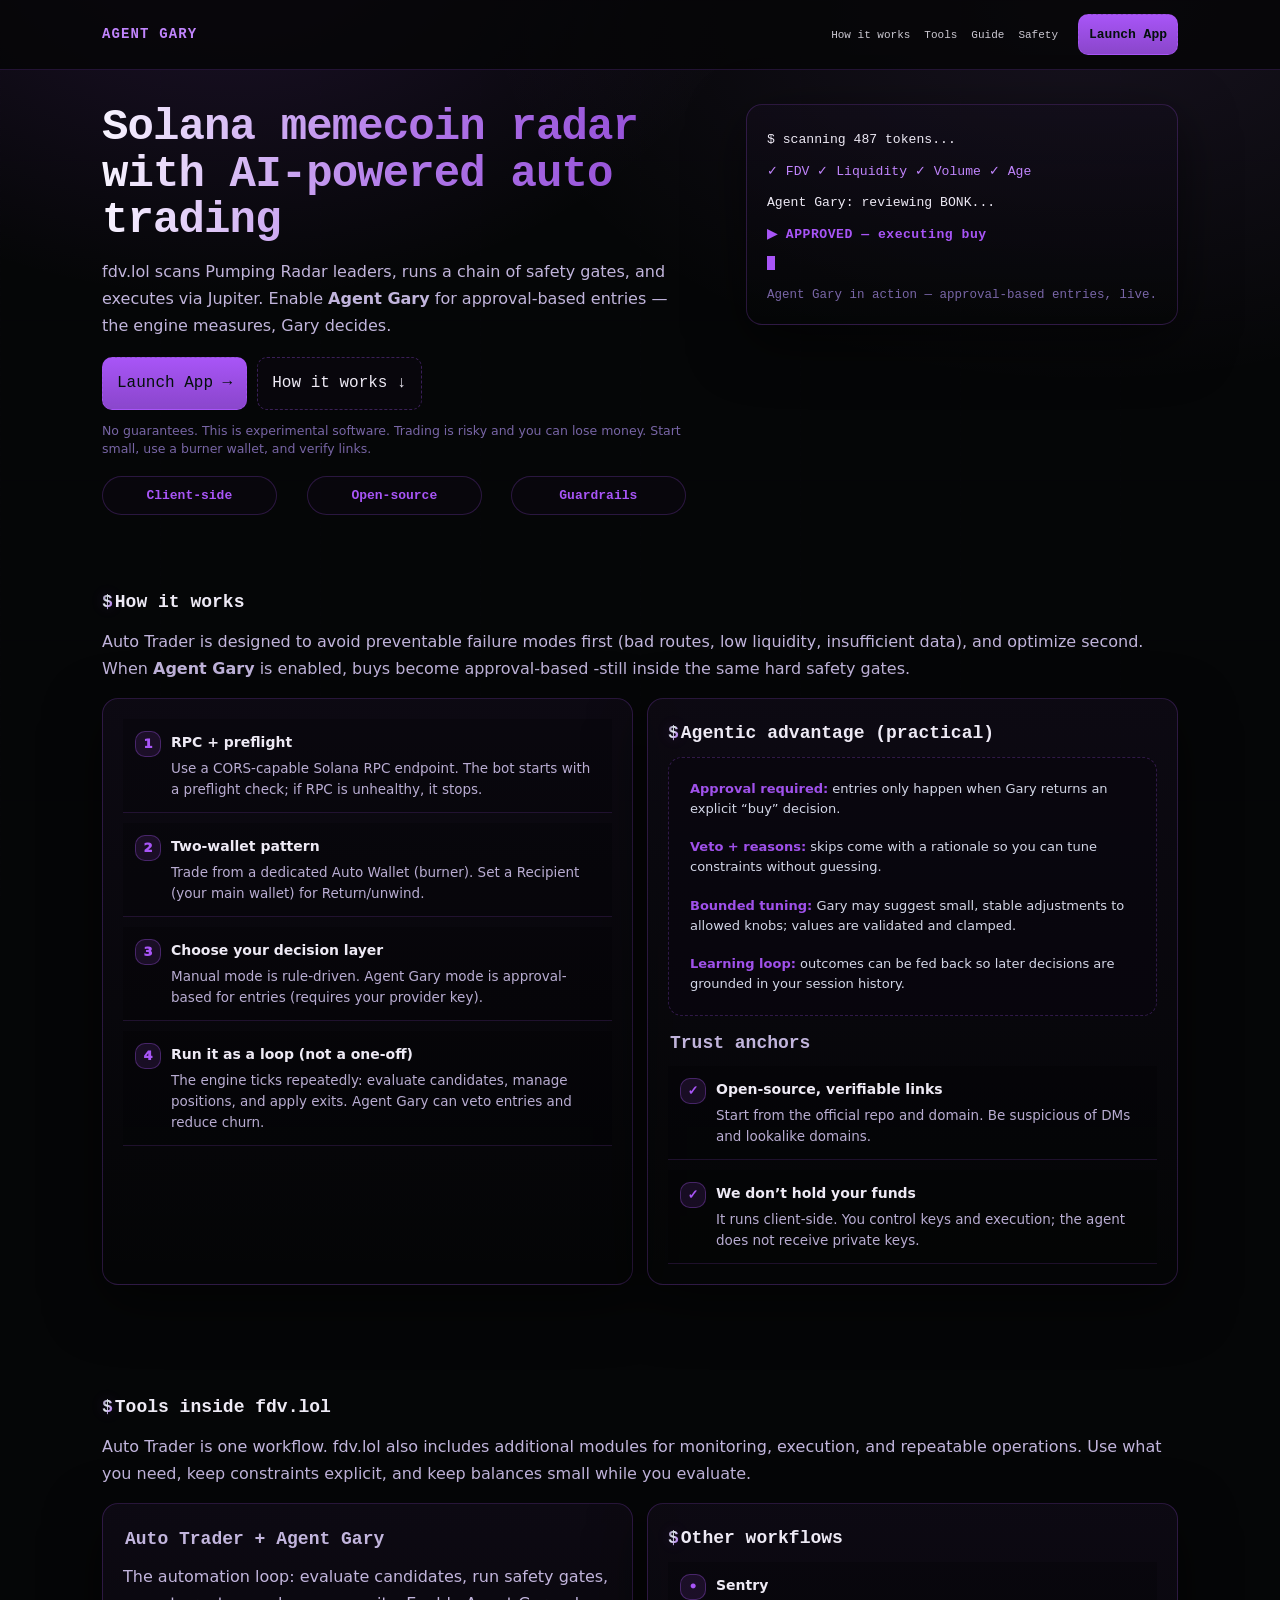
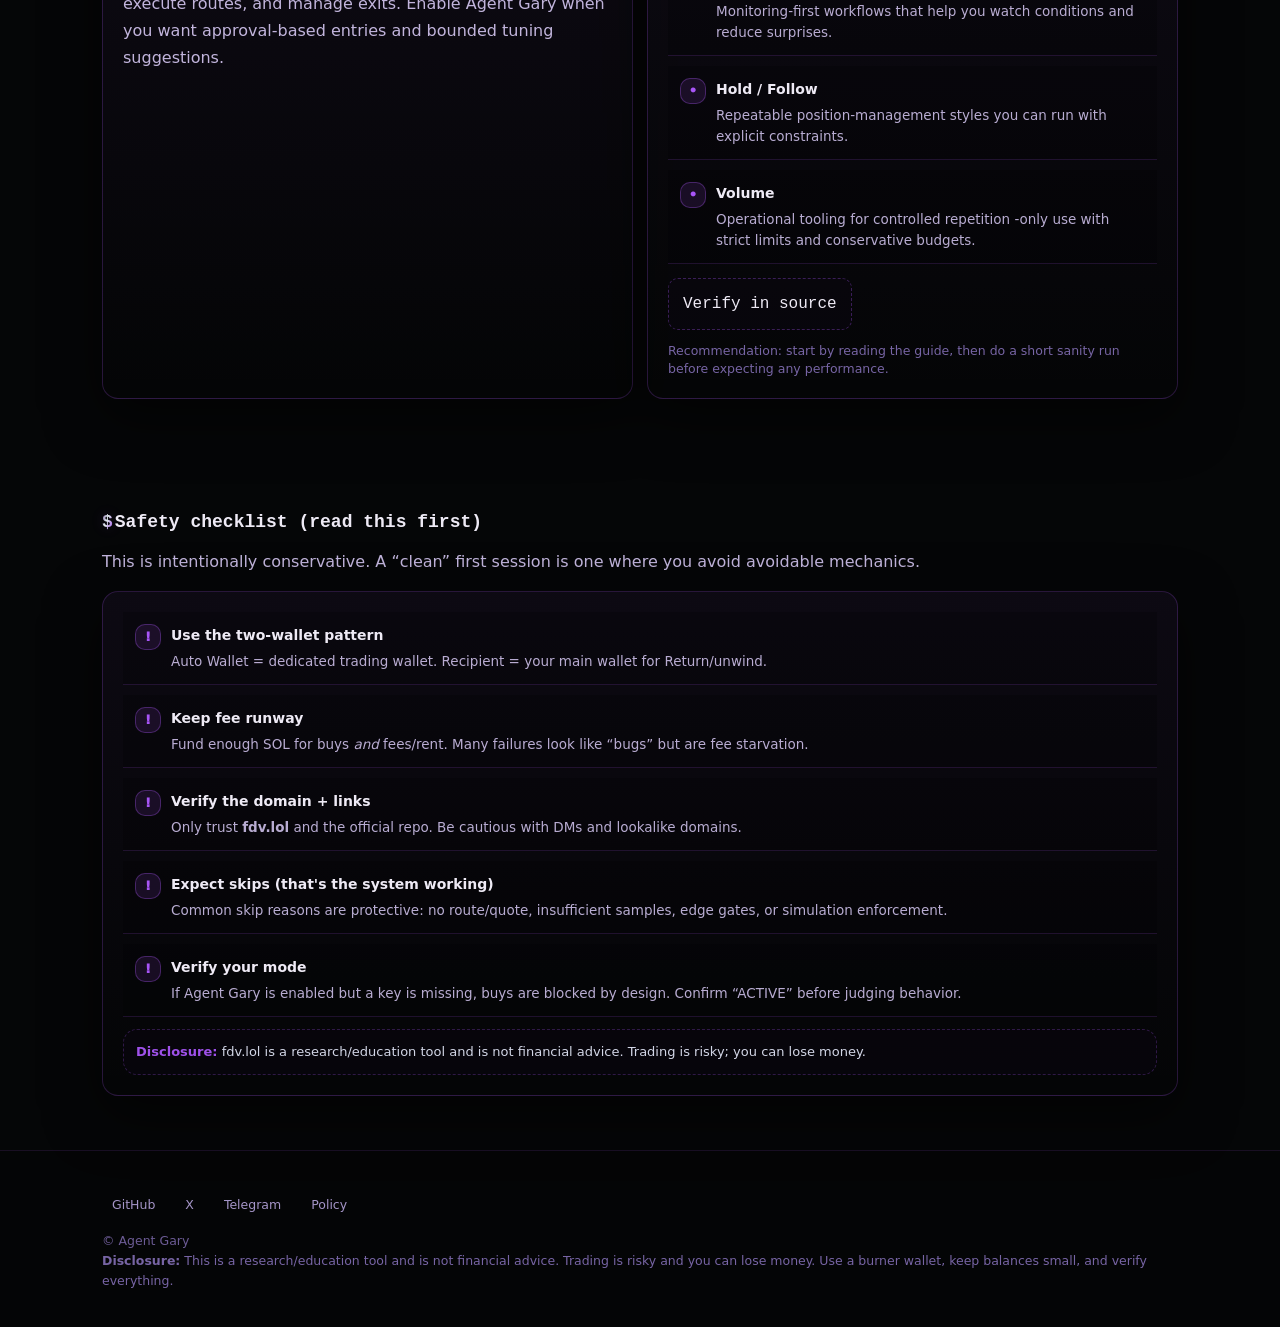
==== onboard/index.html @ 4c7527cc "feat: onboard redesign, purple theme, welcome modal, active filter glow - Onboard landing page: new " ====
<!doctype html>
<html lang="en">
	<head>
		<meta charset="UTF-8" />
		<meta name="viewport" content="width=device-width, initial-scale=1" />
		<meta name="description" content="Learn-first onboarding for fdv.lol Auto Trader + Agent Gary. Understand the safety gates, the two-wallet pattern, and get optional 1:1 setup coaching before you launch." />
		<meta name="robots" content="index,follow" />
		<link rel="icon" href="./assets/icons/icon.png" type="image/png" />
		<link rel="alternate icon" href="./assets/icons/fdv.lol.ico" />

		<meta property="og:title" content="fdv.lol - Agent Gary" />
		<meta property="og:description" content="Learn-first onboarding for Auto Trader + Agent Gary: safety gates, two-wallet setup, approval-based decisions, and optional 1:1 setup coaching." />
		<meta property="og:type" content="website" />
		<meta property="og:image" content="./assets/meta/fdv.lol.meta.png" />
		<meta property="og:image:alt" content="fdv.lol Agent Gary" />
		<meta name="twitter:card" content="summary_large_image" />
		<meta name="twitter:title" content="fdv.lol - Agent Gary" />
		<meta name="twitter:description" content="Learn-first onboarding for Auto Trader + Agent Gary: safety gates, two-wallet setup, approval-based decisions, and optional 1:1 setup coaching." />
		<meta name="twitter:image" content="./assets/meta/fdv.lol.meta.png" />
		<meta name="theme-color" content="#050607" />
		<title>fdv.lol - Agent Gary</title>
		<script>
			document.documentElement.classList.add('js');
		</script>
		<link rel="stylesheet" href="./assets/styles/onboard.css" />
	</head>

	<body>
		<div class="topbar">
			<div class="wrap">
				<div class="topbar-inner">
					<a class="topbar-logo" href="#top">Agent Gary</a>
					<nav class="nav" aria-label="Primary">
						<a href="#how">How it works</a>
						<a href="#tools">Tools</a>
						<a href="https://github.com/builders-toronto/fdv.lol/blob/main/src/vista/widgets/auto/docs/guide.md" target="_blank" rel="noreferrer">Guide</a>
						<a href="#safety">Safety</a>
						<a class="btn small primary" href="/" style="margin-left:8px;">Launch App</a>
					</nav>
				</div>
			</div>
		</div>

		<main id="top">
			<header class="hero">
				<div class="wrap">
					<div class="hero-grid">
						<div>
							<h1>Solana memecoin radar with AI-powered auto trading</h1>
							<p class="sub">
							fdv.lol scans Pumping Radar leaders, runs a chain of safety gates,
							and executes via Jupiter. Enable <strong>Agent Gary</strong> for
							approval-based entries — the engine measures, Gary decides.
							</p>

							<div class="cta-row">
							<a class="btn primary" href="/">Launch App →</a>
								<a class="btn ghost" href="#how">How it works ↓</a>
							</div>

							<div class="fine">
								No guarantees. This is experimental software.
								Trading is risky and you can lose money. Start small, use a burner wallet, and verify links.
							</div>

							<div class="grid3" aria-label="Highlights">
								<div class="pill"><b>Client-side</b></div>
								<div class="pill"><b>Open-source</b></div>
								<div class="pill"><b>Guardrails</b></div>
							</div>
						</div>

						<aside class="card card-pad hero-demo" aria-label="Live demo" id="demo">
							<div class="anim-stage" aria-hidden="true">
								<div class="anim-line anim-step1">$ scanning 487 tokens...</div>
								<div class="anim-line anim-step2">✓ FDV  ✓ Liquidity  ✓ Volume  ✓ Age</div>
								<div class="anim-line anim-step3">Agent Gary: reviewing BONK...</div>
								<div class="anim-line anim-step4 anim-approved">▶ APPROVED — executing buy</div>
								<div class="anim-cursor"></div>
							</div>
							<p class="help" style="margin:12px 0 0;">Agent Gary in action — approval-based entries, live.</p>
						</aside>
					</div>
				</div>
			</header>

			<section id="how">
				<div class="wrap">
					<h2 class="section-title">How it works</h2>
					<p class="section-sub">
						Auto Trader is designed to avoid preventable failure modes first (bad routes, low liquidity, insufficient data),
						and optimize second.
						When <b>Agent Gary</b> is enabled, buys become approval-based -still inside the same hard safety gates.
					</p>
					<div class="two">
						<div class="card card-pad">
							<ul class="list">
								<li class="li">
									<div class="badge">1</div>
									<div>
										<h3>RPC + preflight</h3>
										<p>Use a CORS-capable Solana RPC endpoint. The bot starts with a preflight check; if RPC is unhealthy, it stops.</p>
									</div>
								</li>
								<li class="li">
									<div class="badge">2</div>
									<div>
										<h3>Two-wallet pattern</h3>
										<p>Trade from a dedicated Auto Wallet (burner). Set a Recipient (your main wallet) for Return/unwind.</p>
									</div>
								</li>
								<li class="li">
									<div class="badge">3</div>
									<div>
										<h3>Choose your decision layer</h3>
										<p>Manual mode is rule-driven. Agent Gary mode is approval-based for entries (requires your provider key).</p>
									</div>
								</li>
								<li class="li">
									<div class="badge">4</div>
									<div>
										<h3>Run it as a loop (not a one-off)</h3>
										<p>The engine ticks repeatedly: evaluate candidates, manage positions, and apply exits. Agent Gary can veto entries and reduce churn.</p>
									</div>
								</li>
							</ul>
						</div>

						<div class="card card-pad">
							<h3 class="section-title" style="margin-bottom:8px;">Agentic advantage (practical)</h3>
							<div class="notice">
								<div><b>Approval required:</b> entries only happen when Gary returns an explicit “buy” decision.</div>
								<div><b>Veto + reasons:</b> skips come with a rationale so you can tune constraints without guessing.</div>
								<div><b>Bounded tuning:</b> Gary may suggest small, stable adjustments to allowed knobs; values are validated and clamped.</div>
								<div><b>Learning loop:</b> outcomes can be fed back so later decisions are grounded in your session history.</div>
							</div>

							<div style="height:12px;"></div>

							<h3 class="section-title section-sub" style="margin-bottom:8px;">Trust anchors</h3>
							<ul class="list">
								<li class="li">
									<div class="badge">✓</div>
									<div>
										<h3>Open-source, verifiable links</h3>
										<p>Start from the official repo and domain. Be suspicious of DMs and lookalike domains.</p>
									</div>
								</li>
								<li class="li">
									<div class="badge">✓</div>
									<div>
										<h3>We don’t hold your funds</h3>
										<p>It runs client-side. You control keys and execution; the agent does not receive private keys.</p>
									</div>
								</li>
							</ul>
						</div>
					</div>
				</div>
			</section>

			<section id="tools">
				<div class="wrap">
					<h2 class="section-title">Tools inside fdv.lol</h2>
					<p class="section-sub">
						Auto Trader is one workflow. fdv.lol also includes additional modules for monitoring, execution, and repeatable operations.
						Use what you need, keep constraints explicit, and keep balances small while you evaluate.
					</p>

					<div class="two">
						<div class="card card-pad">
							<h3 class="section-title section-sub" style="margin-bottom:8px;">Auto Trader + Agent Gary</h3>
							<p class="section-sub" style="margin-bottom:0;">
								The automation loop: evaluate candidates, run safety gates, execute routes, and manage exits.
								Enable Agent Gary when you want approval-based entries and bounded tuning suggestions.
							</p>
						</div>

						<div class="card card-pad">
							<h3 class="section-title" style="margin-bottom:8px;">Other workflows</h3>
							<ul class="list">
								<li class="li">
									<div class="badge">•</div>
									<div>
										<h3>Sentry</h3>
										<p>Monitoring-first workflows that help you watch conditions and reduce surprises.</p>
									</div>
								</li>
								<li class="li">
									<div class="badge">•</div>
									<div>
										<h3>Hold / Follow</h3>
										<p>Repeatable position-management styles you can run with explicit constraints.</p>
									</div>
								</li>
								<li class="li">
									<div class="badge">•</div>
									<div>
										<h3>Volume</h3>
										<p>Operational tooling for controlled repetition -only use with strict limits and conservative budgets.</p>
									</div>
								</li>
							</ul>
							<div class="cta-row" style="margin-top:14px;">
								<a class="btn ghost" href="https://github.com/builders-toronto/fdv.lol" target="_blank" rel="noreferrer">Verify in source</a>
							</div>
							<p class="help" style="margin:12px 0 0 0;">
								Recommendation: start by reading the guide, then do a short sanity run before expecting any performance.
							</p>
						</div>
					</div>
				</div>
			</section>

			<section id="safety">
				<div class="wrap">
					<h2 class="section-title">Safety checklist (read this first)</h2>
					<p class="section-sub">
						This is intentionally conservative. A “clean” first session is one where you avoid avoidable mechanics.
					</p>

					<div class="card card-pad">
						<ul class="list">
							<li class="li">
								<div class="badge">!</div>
								<div>
									<h3>Use the two-wallet pattern</h3>
									<p>Auto Wallet = dedicated trading wallet. Recipient = your main wallet for Return/unwind.</p>
								</div>
							</li>
							<li class="li">
								<div class="badge">!</div>
								<div>
									<h3>Keep fee runway</h3>
									<p>Fund enough SOL for buys <em>and</em> fees/rent. Many failures look like “bugs” but are fee starvation.</p>
								</div>
							</li>
							<li class="li">
								<div class="badge">!</div>
								<div>
									<h3>Verify the domain + links</h3>
									<p>Only trust <strong>fdv.lol</strong> and the official repo. Be cautious with DMs and lookalike domains.</p>
								</div>
							</li>
							<li class="li">
								<div class="badge">!</div>
								<div>
									<h3>Expect skips (that's the system working)</h3>
									<p>Common skip reasons are protective: no route/quote, insufficient samples, edge gates, or simulation enforcement.</p>
								</div>
							</li>
							<li class="li">
								<div class="badge">!</div>
								<div>
									<h3>Verify your mode</h3>
									<p>If Agent Gary is enabled but a key is missing, buys are blocked by design. Confirm “ACTIVE” before judging behavior.</p>
								</div>
							</li>
						</ul>

						<div style="height:12px;"></div>

						<div class="notice">
							<b>Disclosure:</b> fdv.lol is a research/education tool and is not financial advice. Trading is risky; you can lose money.
						</div>
					</div>
				</div>
			</section>


		</main>

		<footer>

				<div class="wrap">

					<div class="footer-links">
						<a href="https://github.com/builders-toronto/fdv.lol" target="_blank" rel="noreferrer">GitHub</a>
						<a href="https://x.com/fdvlol" target="_blank" rel="noreferrer">X</a>
						<a href="https://t.me/fdvlolgroup" target="_blank" rel="noreferrer">Telegram</a>
							<a href="./policy.html">Policy</a>
					</div>
					<div style="margin-top:10px; opacity:.9;">© Agent Gary</div>
			<div>
						<strong>Disclosure:</strong> This is a research/education tool and is not financial advice.
						Trading is risky and you can lose money. Use a burner wallet, keep balances small, and verify everything.
					</div>
				</div>
		</footer>
		<script>
			(function () {
				if (window.matchMedia && window.matchMedia('(prefers-reduced-motion: reduce)').matches) return;

				var els = [];
				function pushAll(sel) {
					var list = document.querySelectorAll(sel);
					for (var i = 0; i < list.length; i++) els.push(list[i]);
				}

				pushAll('header.hero');
				pushAll('section');
				pushAll('footer');
				pushAll('.card');
				pushAll('.li');
				pushAll('details');
				pushAll('.pill');
				pushAll('.notice');

				// Unique elements only
				var uniq = [];
				for (var e = 0; e < els.length; e++) {
					if (els[e] && uniq.indexOf(els[e]) === -1) uniq.push(els[e]);
				}

				for (var j = 0; j < uniq.length; j++) {
					uniq[j].classList.add('reveal');
					if (uniq[j].tagName === 'HEADER') uniq[j].classList.add('reveal--slow');
				}

				// Stagger list items
				var lists = document.querySelectorAll('ul.list');
				for (var li = 0; li < lists.length; li++) {
					var items = lists[li].children;
					for (var k = 0; k < items.length; k++) {
						if (items[k] && items[k].classList && items[k].classList.contains('li')) {
							items[k].style.setProperty('--reveal-delay', String(Math.min(k * 70, 350)) + 'ms');
							items[k].classList.add('reveal--fast');
						}
					}
				}

				if (!('IntersectionObserver' in window)) {
					for (var t = 0; t < uniq.length; t++) uniq[t].classList.add('is-visible');
					return;
				}

				var io = new IntersectionObserver(function (entries) {
					for (var i = 0; i < entries.length; i++) {
						var entry = entries[i];
						if (entry.isIntersecting) {
							entry.target.classList.add('is-visible');
							io.unobserve(entry.target);
						}
					}
				}, { threshold: 0.12, rootMargin: '0px 0px -10% 0px' });

				for (var u = 0; u < uniq.length; u++) io.observe(uniq[u]);
			})();
		</script>
	</body>
</html>
---- onboard/assets/styles/onboard.css ----
@charset "UTF-8";
html { scroll-behavior: smooth; }
html.js .reveal {
    opacity: 0;
    transform: translateY(14px);
    filter: blur(6px);
    transition:
        opacity .70s ease,
        transform .70s cubic-bezier(.22, 1, .36, 1),
        filter .70s ease;
    transition-delay: var(--reveal-delay, 0ms);
    will-change: opacity, transform, filter;
}
html.js .reveal.is-visible {
    opacity: 1;
    transform: none;
    filter: none;
}
html.js .reveal.reveal--fast {
    transition-duration: .48s;
}
html.js .reveal.reveal--slow {
    transition-duration: .90s;
}

:root {
    --bg: #050607;
    --panel: #0a070f;
    --panel2: #0d0714;
    --border: rgba(168, 85, 247, .22);
    --dash: rgba(168, 85, 247, .35);
    --text: rgba(248, 244, 255, .96);
    --muted: rgba(225, 210, 255, .86);
    --muted2: rgba(200, 180, 255, .78);
    --muted3: rgba(185, 155, 255, .64);
    --brand: #a855f7;
    --brand2: #c084fc;
    --good: #a855f7;
    --warn: #ffd36a;
    --radius: 16px;
    --shadow: 0 18px 55px rgba(0,0,0,.55);
    --sans: ui-sans-serif, system-ui, -apple-system, "Segoe UI", Roboto, Helvetica, Arial, "Apple Color Emoji", "Segoe UI Emoji";
    --mono: ui-monospace, SFMono-Regular, Menlo, Consolas, "Liberation Mono", monospace;
    --page-pad: clamp(12px, 4vw, 22px);
    --section-pad: clamp(28px, 6vw, 54px);
    --card-pad: clamp(16px, 3.2vw, 20px);
}

* { box-sizing: border-box; }
html, body { height: 100%; }
html { background: var(--bg); }
body {
    margin: 0;
    position: relative;
    font-family: var(--sans);
    font-size: 16px;
    line-height: 1.65;
    color: var(--text);
    text-rendering: optimizeLegibility;
    -webkit-font-smoothing: antialiased;
    -moz-osx-font-smoothing: grayscale;
    background:
        radial-gradient(900px 650px at 18% -10%, rgba(168,85,247,.16), rgba(5,6,7,0) 60%),
        radial-gradient(1100px 700px at 85% 0%, rgba(192,132,252,.10), rgba(5,6,7,0) 55%),
        var(--bg);
}

/* Subtle overlay pattern (fixed) to avoid visible tiling seams while scrolling */
body::before {
    content: "";
    position: fixed;
    inset: 0;
    pointer-events: none;
    z-index: 0;
    background-image:
        linear-gradient(rgba(168,85,247,.040) 1px, transparent 1px),
        linear-gradient(90deg, rgba(168,85,247,.032) 1px, transparent 1px),
        linear-gradient(0deg, rgba(255,255,255,.030), rgba(0,0,0,0));
    background-size: 160px 160px, 160px 160px, 100% 8px;
    opacity: .20;
}

/* Ensure content is above the overlay */
.topbar, main, footer { position: relative; z-index: 1; }

::selection { background: rgba(168,85,247,.22); }

a { color: inherit; text-decoration: none; }
a:focus-visible { outline: none; box-shadow: 0 0 0 4px rgba(168,85,247,.14); border-radius: 10px; }
.wrap { max-width: 1120px; margin: 0 auto; padding: 0 var(--page-pad); }
.topbar {
    position: sticky;
    top: 0;
    z-index: 20;
    background: rgba(5,6,7,.82);
    border-bottom: 1px solid rgba(168,85,247,.18);
}
.topbar-inner {
    display: flex;
    align-items: center;
    justify-content: space-between;
    padding: 14px 0;
    gap: 12px;
}

@media(max-width: 480px) {
    .topbar-inner {
        flex-direction: column;
        align-items: flex-start;
    }
}
.logo {
    display: flex;
    align-items: baseline;
    gap: 10px;
    font-weight: 850;
    letter-spacing: .12em;
    color: var(--brand2);
    text-transform: uppercase;
    font-size: 13px;
    font-family: var(--mono);
}
.logo span {
    letter-spacing: normal;
    text-transform: none;
    font-weight: 800;
    font-family: var(--mono);
    color: rgba(248,244,255,.92);
}
.topbar-logo {
    font-family: var(--mono);
    font-weight: 900;
    font-size: 14px;
    letter-spacing: .08em;
    color: var(--brand2);
    text-transform: uppercase;
    white-space: nowrap;
    margin-right: auto;
}
.topbar-logo:hover { color: var(--brand); }

.nav {
    display: flex;
    align-items: center;
    gap: 10px;
    flex-wrap: wrap;
    justify-content: flex-end;
}
.nav a {
    font-size: 11px;
    color: rgba(248,244,255,.82);
        padding: 6px 2px;
    font-family: var(--mono);
}
.nav a:hover { background: rgba(10,7,15,.75); }

.btn {
    display: inline-flex;
    align-items: center;
    justify-content: center;
    gap: 10px;
    padding: 12px 14px;
    border-radius: 10px;
    border: 1px dashed rgba(168,85,247,.32);
    background: rgba(5,6,7,.35);
    transition: transform .12s ease, background .12s ease, border-color .12s ease, box-shadow .12s ease;
    white-space: nowrap;
    font-family: var(--mono);
}
.btn:hover { transform: translateY(-1px); border-color: rgba(168,85,247,.55); box-shadow: 0 10px 30px rgba(168,85,247,.08); }
.btn.primary {
    background: linear-gradient(180deg, rgba(168,85,247,1), rgba(168,85,247,.82));
    color: #03100b;
    border-color: rgba(168,85,247,.85);
}
.btn.primary:hover { background: rgba(168,85,247,1); }
.btn.ghost { background: rgba(10,7,15,.75); color: var(--text); }
.btn.small { padding: 9px 10px; font-weight: 750; font-size: 13px; }

.hero { padding: clamp(18px, 4vw, 34px) 0 clamp(10px, 2.5vw, 18px); }
.hero-grid {
    display: flex;
    gap: clamp(18px, 5vw, 60px);
    align-items: flex-start;
    flex-wrap: nowrap;
}
.hero-grid > div {
    flex: 1 1 0;
    min-width: 0;
}
.hero-grid > aside {
    /* flex: 1.25 1 0; */
    min-width: 0;
}
.kicker {
    display: inline-flex;
    align-items: center;
    gap: 10px;
    padding: 13px 25px;
    border-radius: 999px;
    background: rgba(10,7,15,.78);
    border: 1px solid rgba(168,85,247,.22);
    color: var(--muted);
    font-size: 16px;
    margin-bottom: 14px;
    font-family: var(--mono);
}
.dot {
    width: 8px;
    height: 8px;
    border-radius: 999px;
    background: rgba(168,85,247,.95);
    box-shadow: 0 0 0 6px rgba(168,85,247,.10);
}
h1 {
    margin: 0;
    font-size: clamp(30px, 3.5vw, 44px);
    line-height: 1.06;
    letter-spacing: -0.02em;
    font-family: var(--mono);
    font-weight: 900;
    text-transform: none;
    background: linear-gradient(90deg, rgba(248,244,255,1), rgba(192,132,252,.92), rgba(168,85,247,.86));
    -webkit-background-clip: text;
    background-clip: text;
    color: transparent;
}
.sub {
    margin-top: 14px;
    font-size: 16px;
    line-height: 1.7;
    color: var(--muted);
    max-width: 56ch;
}
.cta-row {
    display: flex;
    gap: 10px;
    flex-wrap: wrap;
    margin-top: 18px;
    align-items: center;
}
.fine {
    margin-top: 12px;
    font-size: 12.5px;
    color: var(--muted3);
    line-height: 1.45;
}

.card {
    background:
        linear-gradient(180deg, rgba(168,85,247,.05), rgba(0,0,0,0)),
        rgba(5,6,7,.55);
    border: 1px solid rgba(168,85,247,.22);
    border-radius: var(--radius);
    box-shadow: var(--shadow);
}
.card-pad { padding: var(--card-pad); }

/* Hero demo animation */
.hero-demo { font-family: 'Courier New', monospace; min-height: 160px; position: relative; }
.anim-stage { display: flex; flex-direction: column; gap: 10px; padding: 4px 0; }
.anim-line {
    font-size: 0.82rem;
    opacity: 0;
    transform: translateY(4px);
    animation: animFadeIn .4s ease forwards;
    color: var(--text);
}
.anim-step1 { animation-delay: 0.2s; }
.anim-step2 { animation-delay: 1.2s; color: var(--brand2); }
.anim-step3 { animation-delay: 2.4s; }
.anim-approved {
    animation-delay: 3.6s;
    color: var(--brand);
    font-weight: 700;
    letter-spacing: .5px;
}
.anim-cursor {
    width: 8px; height: 14px;
    background: var(--brand);
    display: inline-block;
    animation: animBlink .8s step-end infinite, animFadeIn .2s ease forwards;
    animation-delay: 0s, 3.9s;
    opacity: 0;
}

@keyframes animFadeIn {
    to { opacity: 1; transform: translateY(0); }
}
@keyframes animBlink {
    50% { opacity: 0; }
}

/* Loop the whole stage */
.anim-stage {
    animation: animLoop 6s ease-in-out infinite;
}
@keyframes animLoop {
    0%, 85% { opacity: 1; }
    92% { opacity: 0; }
    93% { opacity: 0; }
    100% { opacity: 1; }
}

@media (prefers-reduced-motion: reduce) {
    .anim-line, .anim-cursor, .anim-stage { animation: none; opacity: 1; transform: none; }
}

.card-spec {
    border: none;
    background: transparent;
    border-radius: 14px;
    padding: clamp(18px, 4vw, 34px);
    color: var(--muted2);
    font-size: 13.25px;
    line-height: 1.55;

}

.card-spec .cta-row {
    display: flex;
    gap: 10px;
    flex-wrap: wrap;
    margin-top: 18px;
    align-items: center;
    flex-direction: row;
    justify-content: flex-end;
}

.card-spec .btn {
    margin: 10px;
}

/* Terminal window chrome */
.termwin {
    position: relative;
    overflow: hidden;
    margin: 5px;
}

.termwin::before {
    content: "";
    position: absolute;
    left: 0;
    right: 0;
    top: 0;
    height: 34px;
    background: rgba(5,6,7,.75);
    border-bottom: 1px solid rgba(168,85,247,.18);
}
.termwin::after {
    content: "";
    position: absolute;
    left: 12px;
    top: 11px;
    width: 48px;
    height: 12px;
    background:
        radial-gradient(circle at 6px 6px, rgba(255,95,86,.95) 0 4px, transparent 5px),
        radial-gradient(circle at 24px 6px, rgba(255,189,46,.92) 0 4px, transparent 5px),
        radial-gradient(circle at 42px 6px, rgba(39,201,63,.82) 0 4px, transparent 5px);
}
.termwin.card-pad {
    padding: 52px 18px 18px;
}

.video {
    background: transparent;
    border: none;
    overflow: hidden;
}
.video-header {
display: flex;
justify-content: space-between;
align-items: flex-start;
gap: 12px;
flex-wrap: wrap;
margin-bottom: 14px;
flex-direction: column;
}
.video-title {
    width: 100%;
    font-weight: 850;
    font-size: 14px;
    letter-spacing: .02em;
    font-family: var(--mono);
}
.video-frame {
    border-radius: 14px;
    border: 1px solid rgba(168,85,247,.20);
    overflow: hidden;
    background: rgba(5,6,7,.65);
    aspect-ratio: 16 / 9;
}
.video-frame iframe {
    width: 100%;
    height: 100%;
    display: block;
    border: 0;
}
video {
    width: 100%;
    height: 100%;
    display: block;
    object-fit: cover;
    background: #000;
}

.grid3 {
    display: grid;
    grid-template-columns: repeat(3, 1fr);
    gap: 30px;
    margin-top: 18px;
}
.pill {
    display: inline-flex;
    align-items: center;
    justify-content: center;
    gap: 8px;
    padding: 8px 10px;
    border-radius: 999px;
    background: rgba(10,7,15,.75);
    border: 1px solid rgba(168,85,247,.22);
    color: rgba(248,244,255,.85);
    font-size: 13px;
    font-weight: 700;
    font-family: var(--mono);
}
.pill b { color: var(--brand); font-weight: 900; }

section { padding: var(--section-pad) 0; }
.section-title {
    margin: 0 0 10px 0;
    font-size: 18px;
    font-weight: 850;
    font-family: var(--mono);
}
.section-title::before {
    content: "$ ";
    display: inline-block;
    padding-right: 2px;
    background: linear-gradient(
        110deg,
        rgba(168, 85, 247, .55) 0%,
        rgba(240, 255, 249, .95) 22%,
        rgba(168, 85, 247, .95) 44%,
        rgba(168, 85, 247, .55) 70%,
        rgba(168, 85, 247, .75) 100%
    );
    background-size: 240% 100%;
    background-position: 0% 50%;
    -webkit-background-clip: text;
    background-clip: text;
    color: transparent;
    text-shadow: 0 0 14px rgba(168, 85, 247, .18);
}

@keyframes shimmerDollar {
    0%   { background-position: 0% 50%; filter: brightness(1); }
    60%  { background-position: 100% 50%; filter: brightness(1.05); }
    100% { background-position: 180% 50%; filter: brightness(1); }
}

@media (prefers-reduced-motion: no-preference) {
    .section-title::before {
        animation: shimmerDollar 2.2s ease-in-out infinite;
    }
}

.section-sub::before {
    content: "";
}

.section-sub {
    margin: 0 0 16px 0;
    color: var(--muted);
    line-height: 1.7;
}
.list {
    display: grid;
    gap: 10px;
    margin: 0;
    padding: 0;
    list-style: none;
}
.li {
    display: flex;
    gap: 10px;
    align-items: flex-start;
    padding: 12px;
    /* border-radius: 14px; */
    border-bottom: 1px solid rgba(168,85,247,.16);
    background: rgba(5,6,7,.26);
}
.badge {
    width: 26px;
    height: 26px;
    border-radius: 10px;
    display: grid;
    place-items: center;
    font-weight: 950;
    font-size: 13px;
    background: rgba(168,85,247,.12);
    border: 1px solid rgba(168,85,247,.32);
    color: rgba(168,85,247,1);
    flex: 0 0 auto;
}
.li h3 {
    margin: 0;
    font-size: 14px;
    font-weight: 850;
}
.li p {
    margin: 4px 0 0 0;
    font-size: 13.5px;
    line-height: 1.55;
    color: rgba(225,210,255,.82);
}

.two {
    display: flex;
    flex-wrap: wrap;
    gap: 14px;
}
.two > * {
    flex: 1 1 420px;
    min-width: 0;
}

.two details {
    margin-top: 20px;
}

@media (max-width: 800px) {
    .matrix-fdv-qa {
        flex: none;
    }
}

.form {
    display: grid;
    gap: 25px;
}
.form .field {
    display: grid;
    gap: 6px;
}
.form label {
    font-family: var(--mono);
    font-size: 12px;
    color: var(--muted3);
}
.row {
    display: grid;
    grid-template-columns: minmax(0, 1fr) auto;
    gap: 10px;
    align-items: end;
}
.row.two {
    grid-template-columns: 1fr 1fr;
}
input[type="email"] {
    width: 100%;
    padding: 12px 14px;
    border-radius: 10px;
    border: 1px solid rgba(168,85,247,.24);
    background: rgba(5,6,7,.55);
    color: var(--text);
    outline: none;
    font-weight: 650;
    font-family: var(--mono);
}
input[type="text"] {
    width: 100%;
    padding: 12px 14px;
    border-radius: 10px;
    border: 1px solid rgba(168,85,247,.24);
    background: rgba(5,6,7,.55);
    color: var(--text);
    outline: none;
    font-weight: 650;
    font-family: var(--mono);
}
input[type="text"]::placeholder { color: rgba(200,160,255,.55); }
input[type="text"]:focus { border-color: rgba(168,85,247,.55); box-shadow: 0 0 0 4px rgba(168,85,247,.12); }
input[type="email"]::placeholder { color: rgba(200,160,255,.55); }
input[type="email"]:focus { border-color: rgba(168,85,247,.55); box-shadow: 0 0 0 4px rgba(168,85,247,.12); }
.help {
    font-size: 12.5px;
    color: var(--muted3);
    line-height: 1.45;
}
.sr-only {
    position: absolute;
    width: 1px;
    height: 1px;
    padding: 0;
    margin: -1px;
    overflow: hidden;
    clip: rect(0, 0, 0, 0);
    white-space: nowrap;
    border: 0;
}
.notice {
    border: 1px dashed rgba(168,85,247,.26);
    background: rgba(10,7,15,.65);
    border-radius: 14px;
    padding: 12px;
    color: rgba(233,237,255,.9);
    font-size: 13px;
    line-height: 1.55;
}
.notice b { color: rgba(168,85,247,.95); }

.notice div {
        padding: 9px;
}

.terminal {
    margin-top: 14px;
    border-radius: 14px;
    border: 1px solid rgba(168,85,247,.22);
    background:
        linear-gradient(180deg, rgba(168,85,247,.06), rgba(0,0,0,0)),
        rgba(5,6,7,.55);
}
.terminal-centered {
    width: 100%;
    max-width: 760px;
    margin-left: auto;
    margin-right: auto;
}
.terminal .hdr {
    display: flex;
    align-items: center;
    justify-content: space-between;
    gap: 10px;
    margin-bottom: 10px;
    font-family: var(--mono);
    color: rgba(225,210,255,.86);
    font-weight: 850;
    font-size: 13px;
}
.dots {
    display: inline-flex;
    gap: 6px;
    align-items: center;
}
.dots i {
    display: inline-block;
    width: 8px;
    height: 8px;
    border-radius: 999px;
    background: rgba(200,160,255,.28);
    border: 1px solid rgba(168,85,247,.22);
}
.terminal pre {
    margin: 0;
    white-space: pre-wrap;
    word-break: break-word;
    font-family: var(--mono);
    font-size: 12.5px;
    line-height: 1.55;
    color: rgba(248,244,255,.90);
}
.terminal .prompt { color: rgba(168,85,247,.95); }

details {
    border: 1px solid rgba(168,85,247,.18);
    background: rgba(5,6,7,.35);
    border-radius: 14px;
    padding: 12px;
    transition: border-color .12s ease, box-shadow .12s ease, background .12s ease;
}
details.termwin {
    padding: 48px 12px 12px;
    border-color: rgba(168,85,247,.22);
    background:
        linear-gradient(180deg, rgba(168,85,247,.05), rgba(0,0,0,0)),
        rgba(5,6,7,.45);
}
details:hover {
    border-color: rgba(168,85,247,.28);
}
details[open] {
    border-color: rgba(168,85,247,.35);
    box-shadow: 0 12px 40px rgba(168,85,247,.06);
    background:
        linear-gradient(180deg, rgba(168,85,247,.05), rgba(0,0,0,0)),
        rgba(5,6,7,.42);
}
summary {
    cursor: pointer;
    font-weight: 900;
    font-family: var(--mono);
    color: rgba(248,244,255,.92);
    list-style: none;
    outline: none;
    line-height: 1.35;
}
summary::-webkit-details-marker { display: none; }
summary::after {
    content: "+";
    float: right;
    color: rgba(168,85,247,.85);
    font-family: var(--mono);
    font-weight: 900;
}
details[open] summary::after { content: "–"; }
summary:focus-visible {
    box-shadow: 0 0 0 4px rgba(168,85,247,.12);
    border-radius: 10px;
}
details p {
    margin: 10px 0 0 0;
    color: rgba(210,190,255,.76);
    line-height: 1.6;
    font-size: 13.5px;
}

footer {
    padding: 28px 0 36px;
    color: var(--muted3);
    font-size: 12.5px;
    line-height: 1.6;
    border-top: 1px solid rgba(168,85,247,.12);
    background: rgba(5,6,7,.22);
}
.footer-links {
    display: flex;
    flex-wrap: wrap;
    gap: 10px;
    margin-top: 10px;
}
.footer-links a {
    padding: 6px 10px;
    color: rgba(210,190,255,.78);
}
.footer-links a:hover { border-color: rgba(168,85,247,.45); }

@media (max-width: 980px) {
    .hero-grid { flex-direction: column; }
    h1 { font-size: clamp(30px, 5vw, 38px); }
}
@media (max-width: 720px) {
    .grid3 { grid-template-columns: 1fr; }
    .row { grid-template-columns: 1fr; }
    .row.two { grid-template-columns: 1fr; }
    .cta-row .btn { width: 100%; }
    .nav { width: 100%; justify-content: flex-start; }
}
@media (max-width: 520px) {
    .wrap { padding: 0 var(--page-pad); }
    .hero { padding: 16px 0 10px; }
    section { padding: clamp(24px, 7vw, 30px) 0; }
    .card-pad { padding: var(--card-pad); }
    .termwin.card-pad { padding: 48px 16px 16px; }

    /* Full-bleed demo card without killing all page padding */
    .hero-grid { gap: 16px; }
    .hero-grid > aside {
        margin-left: -12px;
        margin-right: -12px;
        border-radius: 0;
        border-left: 0;
        border-right: 0;
    }
    .hero-grid > aside.card-pad { padding-left: 12px; padding-right: 12px; }
    .hero-grid > aside .video-frame { border-radius: 0; border-left: 0; border-right: 0; }
    .video-header .btn { width: auto; }
    h1 { font-size: 32px; }
}

@media (prefers-reduced-motion: reduce) {
    html { scroll-behavior: auto; }
    * {
        transition: none !important;
        scroll-behavior: auto !important;
    }

    .section-title::before {
        animation: none !important;
        /* Fallback to a solid readable color */
        background: none !important;
        color: rgba(168,85,247,.95) !important;
        -webkit-text-fill-color: rgba(168,85,247,.95);
        text-shadow: none;
    }
}
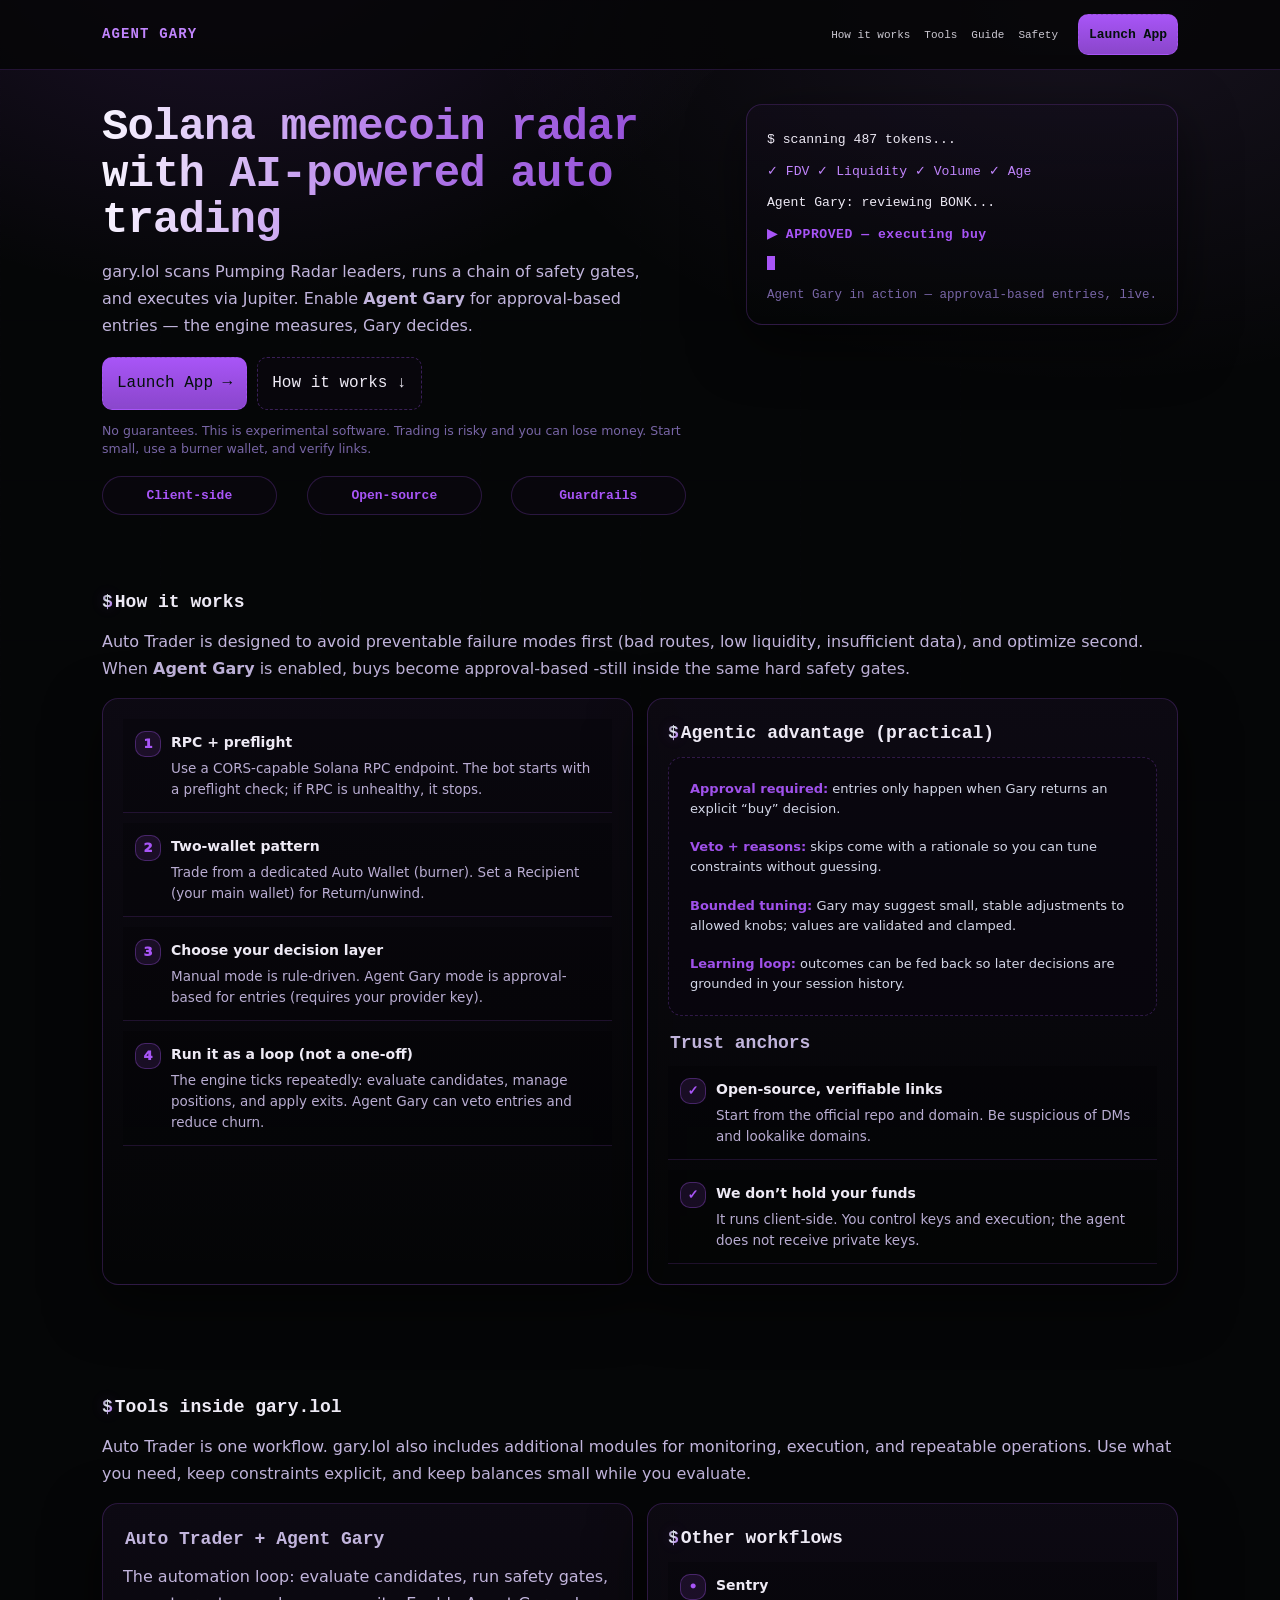
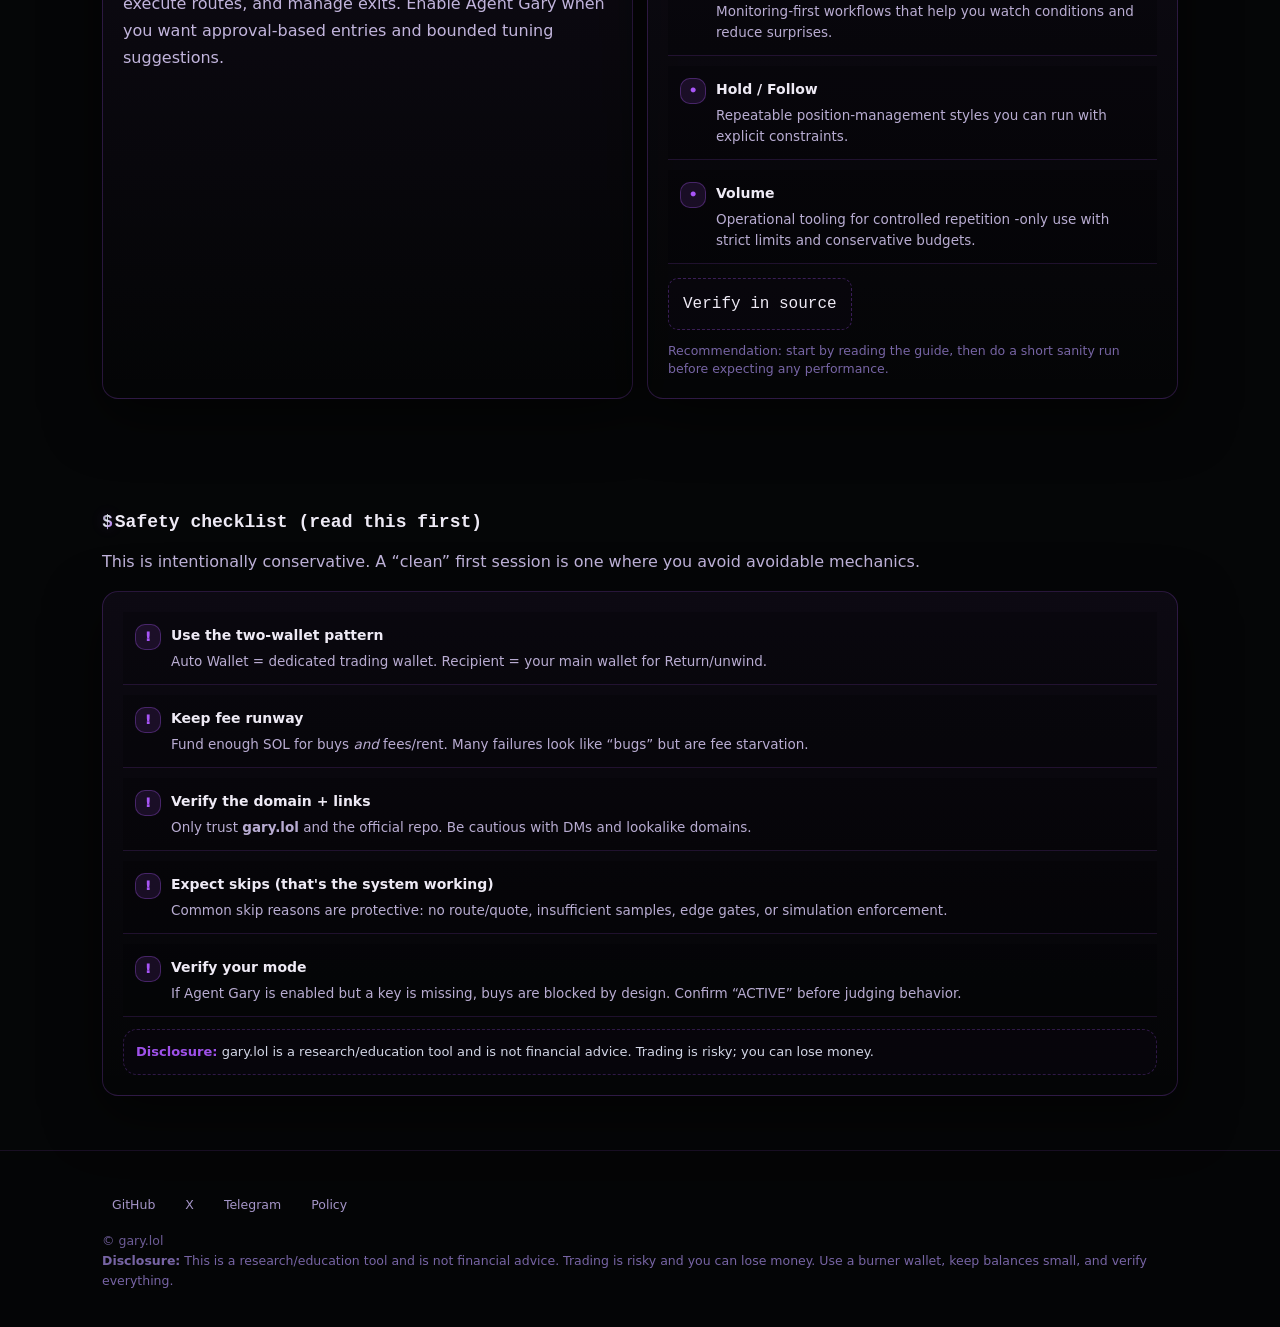
==== commit 78c37168: "chore: rebrand fdv.lol → gary.lol Co-Authored-By: Claude Sonnet 4.6 <noreply@anthropic.com>" ====
--- a/onboard/index.html
+++ b/onboard/index.html
@@ -3,22 +3,22 @@
 	<head>
 		<meta charset="UTF-8" />
 		<meta name="viewport" content="width=device-width, initial-scale=1" />
-		<meta name="description" content="Learn-first onboarding for fdv.lol Auto Trader + Agent Gary. Understand the safety gates, the two-wallet pattern, and get optional 1:1 setup coaching before you launch." />
+		<meta name="description" content="Learn-first onboarding for gary.lol Auto Trader + Agent Gary. Understand the safety gates, the two-wallet pattern, and get optional 1:1 setup coaching before you launch." />
 		<meta name="robots" content="index,follow" />
 		<link rel="icon" href="./assets/icons/icon.png" type="image/png" />
-		<link rel="alternate icon" href="./assets/icons/fdv.lol.ico" />
-
-		<meta property="og:title" content="fdv.lol - Agent Gary" />
+		<link rel="alternate icon" href="./assets/icons/gary.lol.ico" />
+
+		<meta property="og:title" content="gary.lol - Agent Gary" />
 		<meta property="og:description" content="Learn-first onboarding for Auto Trader + Agent Gary: safety gates, two-wallet setup, approval-based decisions, and optional 1:1 setup coaching." />
 		<meta property="og:type" content="website" />
-		<meta property="og:image" content="./assets/meta/fdv.lol.meta.png" />
-		<meta property="og:image:alt" content="fdv.lol Agent Gary" />
+		<meta property="og:image" content="./assets/meta/gary.lol.meta.png" />
+		<meta property="og:image:alt" content="gary.lol Agent Gary" />
 		<meta name="twitter:card" content="summary_large_image" />
-		<meta name="twitter:title" content="fdv.lol - Agent Gary" />
+		<meta name="twitter:title" content="gary.lol - Agent Gary" />
 		<meta name="twitter:description" content="Learn-first onboarding for Auto Trader + Agent Gary: safety gates, two-wallet setup, approval-based decisions, and optional 1:1 setup coaching." />
-		<meta name="twitter:image" content="./assets/meta/fdv.lol.meta.png" />
+		<meta name="twitter:image" content="./assets/meta/gary.lol.meta.png" />
 		<meta name="theme-color" content="#050607" />
-		<title>fdv.lol - Agent Gary</title>
+		<title>gary.lol - Agent Gary</title>
 		<script>
 			document.documentElement.classList.add('js');
 		</script>
@@ -48,7 +48,7 @@
 						<div>
 							<h1>Solana memecoin radar with AI-powered auto trading</h1>
 							<p class="sub">
-							fdv.lol scans Pumping Radar leaders, runs a chain of safety gates,
+							gary.lol scans Pumping Radar leaders, runs a chain of safety gates,
 							and executes via Jupiter. Enable <strong>Agent Gary</strong> for
 							approval-based entries — the engine measures, Gary decides.
 							</p>
@@ -161,9 +161,9 @@
 
 			<section id="tools">
 				<div class="wrap">
-					<h2 class="section-title">Tools inside fdv.lol</h2>
+					<h2 class="section-title">Tools inside gary.lol</h2>
 					<p class="section-sub">
-						Auto Trader is one workflow. fdv.lol also includes additional modules for monitoring, execution, and repeatable operations.
+						Auto Trader is one workflow. gary.lol also includes additional modules for monitoring, execution, and repeatable operations.
 						Use what you need, keep constraints explicit, and keep balances small while you evaluate.
 					</p>
 
@@ -239,7 +239,7 @@
 								<div class="badge">!</div>
 								<div>
 									<h3>Verify the domain + links</h3>
-									<p>Only trust <strong>fdv.lol</strong> and the official repo. Be cautious with DMs and lookalike domains.</p>
+									<p>Only trust <strong>gary.lol</strong> and the official repo. Be cautious with DMs and lookalike domains.</p>
 								</div>
 							</li>
 							<li class="li">
@@ -261,7 +261,7 @@
 						<div style="height:12px;"></div>
 
 						<div class="notice">
-							<b>Disclosure:</b> fdv.lol is a research/education tool and is not financial advice. Trading is risky; you can lose money.
+							<b>Disclosure:</b> gary.lol is a research/education tool and is not financial advice. Trading is risky; you can lose money.
 						</div>
 					</div>
 				</div>
@@ -280,7 +280,7 @@
 						<a href="https://t.me/fdvlolgroup" target="_blank" rel="noreferrer">Telegram</a>
 							<a href="./policy.html">Policy</a>
 					</div>
-					<div style="margin-top:10px; opacity:.9;">© Agent Gary</div>
+					<div style="margin-top:10px; opacity:.9;">© gary.lol</div>
 			<div>
 						<strong>Disclosure:</strong> This is a research/education tool and is not financial advice.
 						Trading is risky and you can lose money. Use a burner wallet, keep balances small, and verify everything.
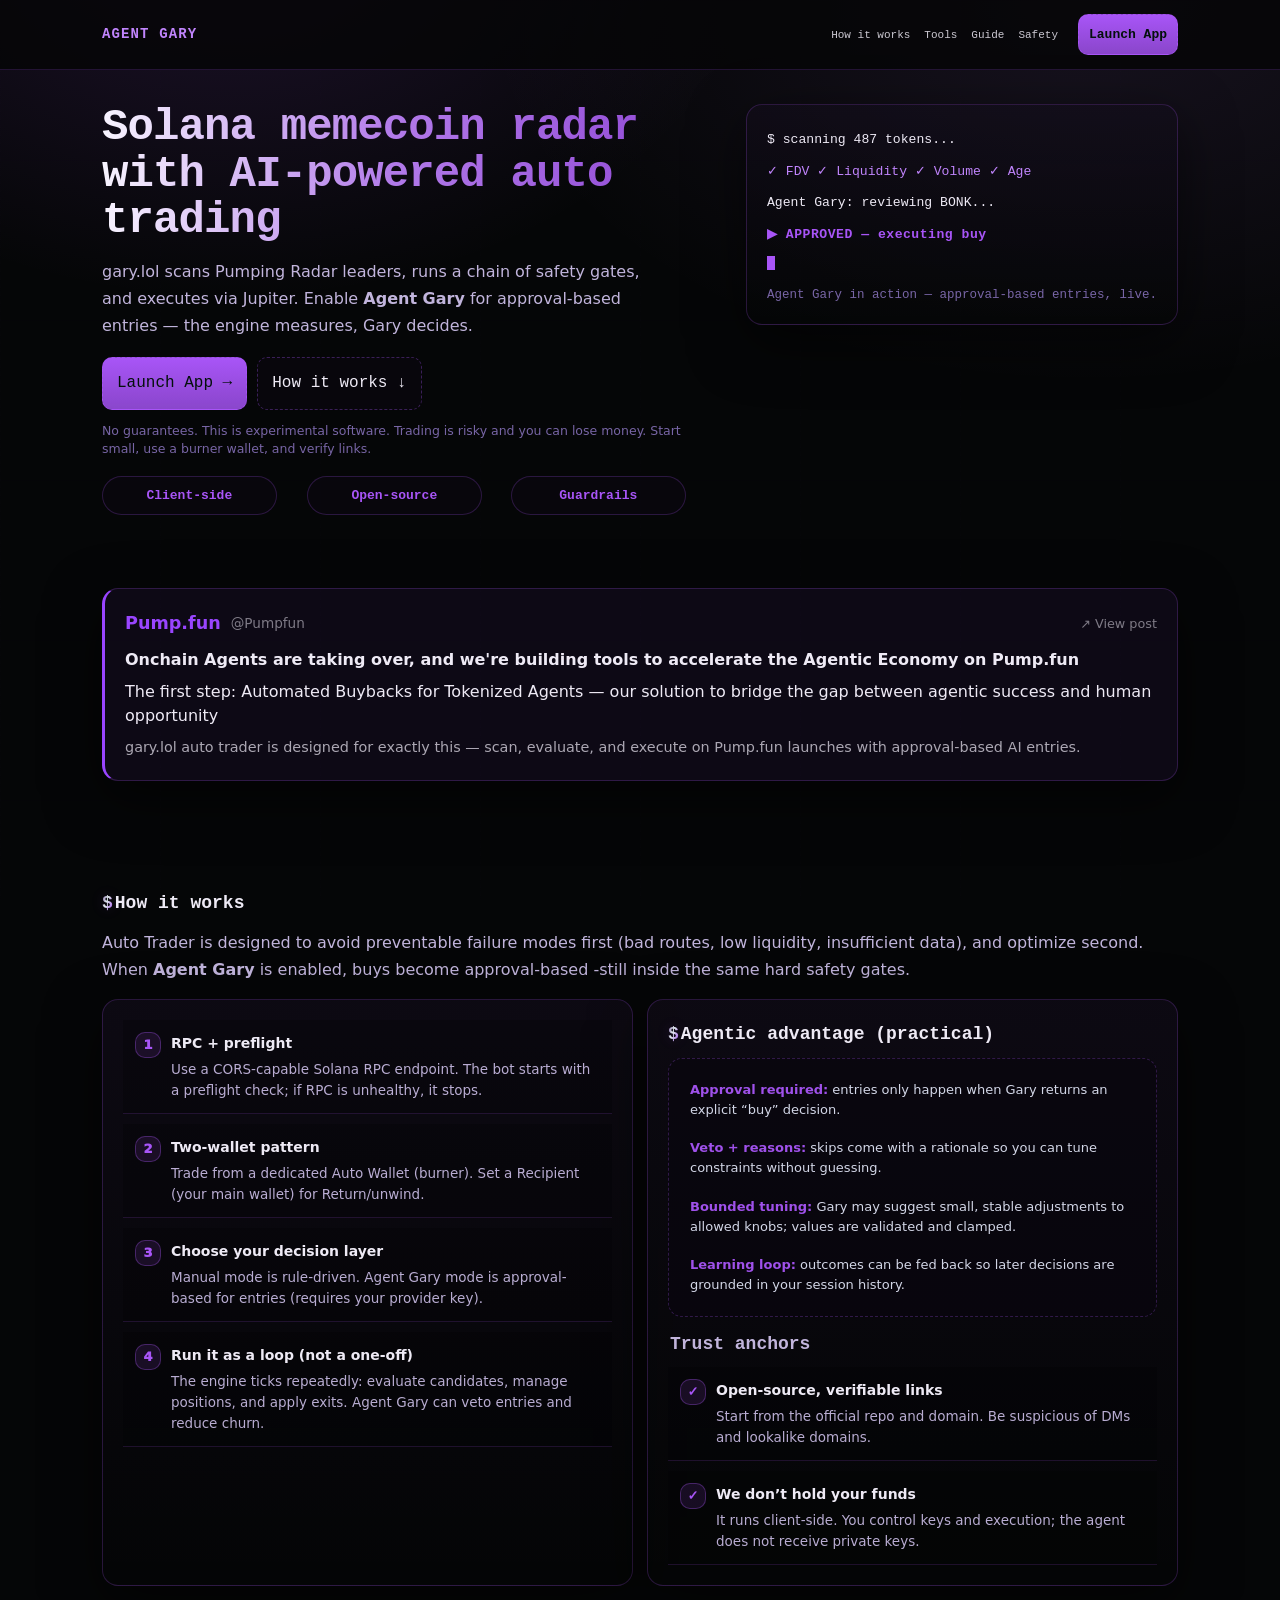
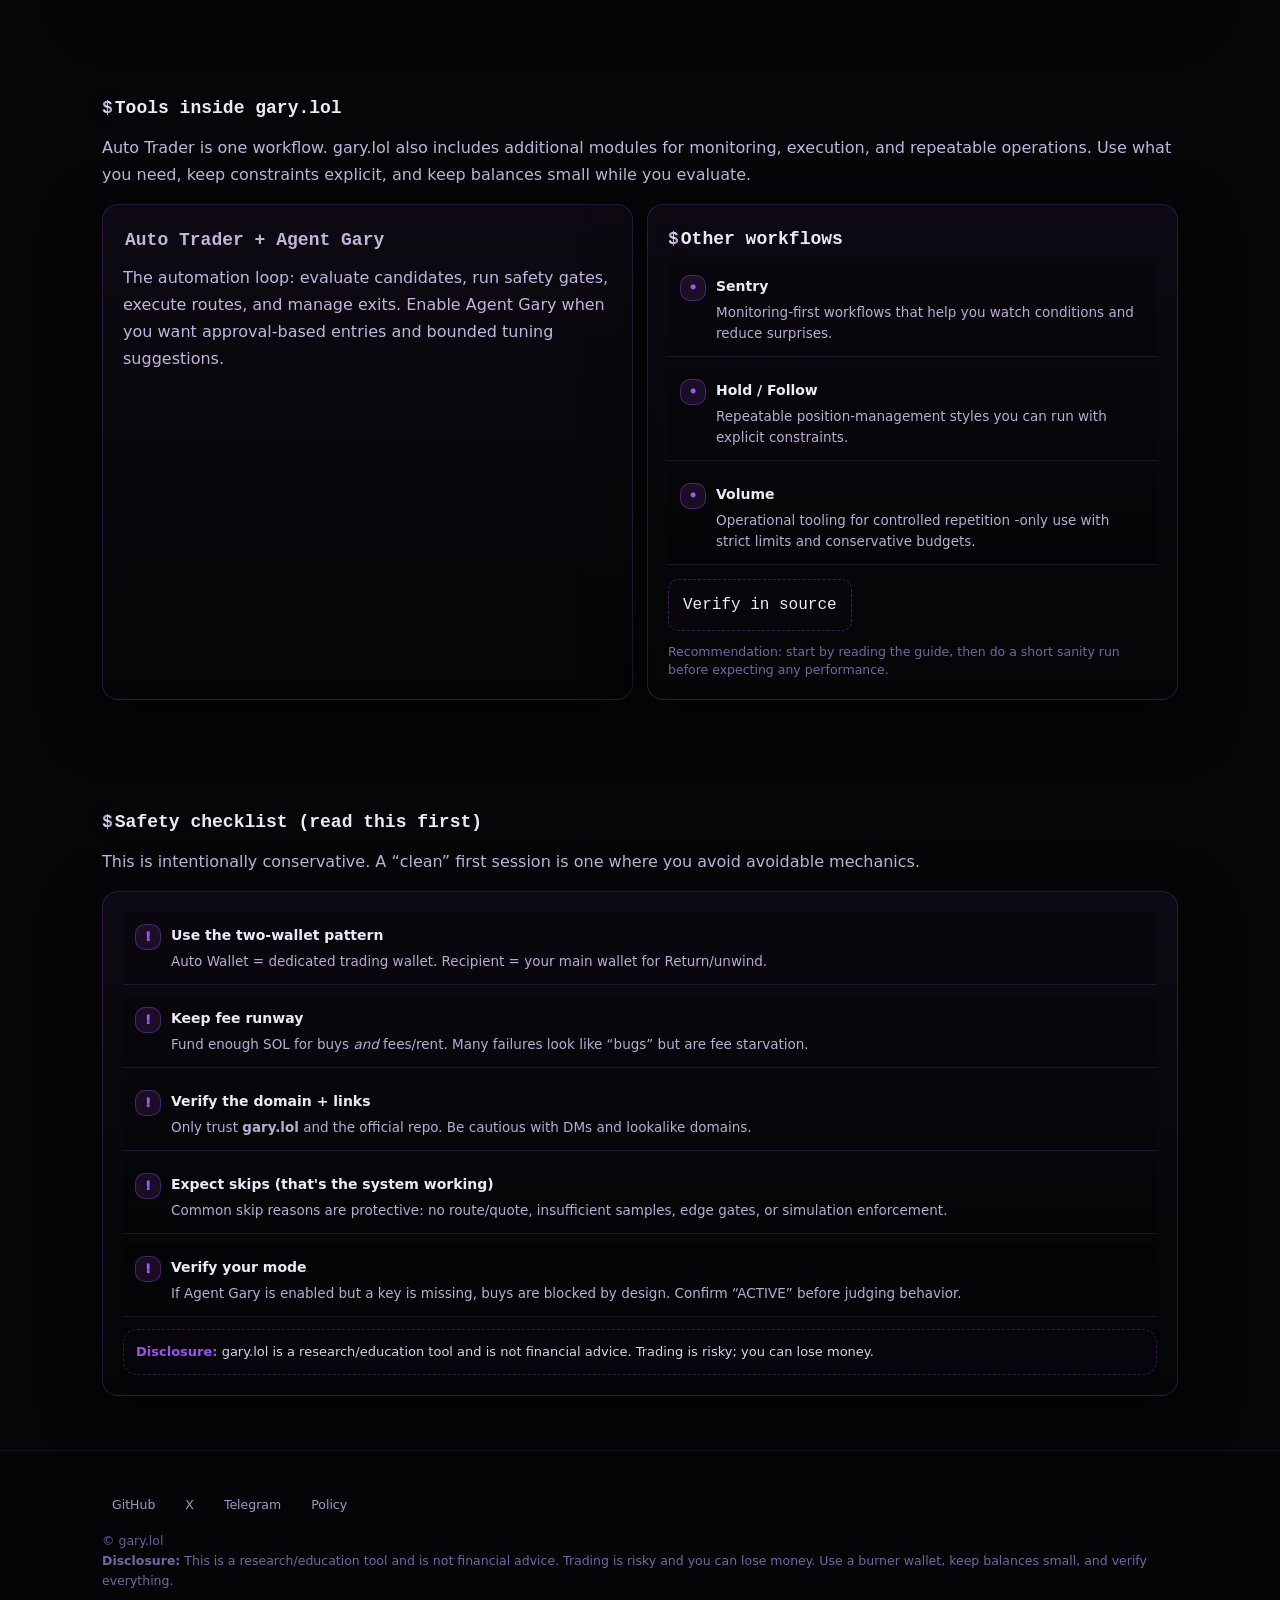
==== commit 21259b95: "feat: add Pump.fun Automated Buybacks announcement callout to onboarding page Co-Authored-By: Claude" ====
--- a/onboard/index.html
+++ b/onboard/index.html
@@ -35,7 +35,7 @@
 						<a href="#tools">Tools</a>
 						<a href="https://github.com/builders-toronto/fdv.lol/blob/main/src/vista/widgets/auto/docs/guide.md" target="_blank" rel="noreferrer">Guide</a>
 						<a href="#safety">Safety</a>
-						<a class="btn small primary" href="/" style="margin-left:8px;">Launch App</a>
+						<a class="btn small primary" href="/app" style="margin-left:8px;">Launch App</a>
 					</nav>
 				</div>
 			</div>
@@ -54,7 +54,7 @@
 							</p>
 
 							<div class="cta-row">
-							<a class="btn primary" href="/">Launch App →</a>
+							<a class="btn primary" href="/app">Launch App →</a>
 								<a class="btn ghost" href="#how">How it works ↓</a>
 							</div>
 
@@ -84,7 +84,22 @@
 				</div>
 			</header>
 
-			<section id="how">
+			<section id="pumpfun-announcement">
+			<div class="wrap">
+				<div class="card card-pad" style="border-left: 3px solid #9945FF; background: rgba(153,69,255,0.06);">
+					<div style="display:flex; align-items:center; gap:10px; margin-bottom:10px;">
+						<span style="font-size:1.1em; font-weight:700; color:#9945FF;">Pump.fun</span>
+						<span style="opacity:.5; font-size:.85em;">@Pumpfun</span>
+						<a href="https://x.com/Pumpfun/status/2032472149512827303" target="_blank" rel="noreferrer" style="margin-left:auto; opacity:.5; font-size:.8em;">↗ View post</a>
+					</div>
+					<p style="margin:0 0 8px; font-weight:600; line-height:1.5;">Onchain Agents are taking over, and we're building tools to accelerate the Agentic Economy on Pump.fun</p>
+					<p style="margin:0 0 8px; line-height:1.5;">The first step: Automated Buybacks for Tokenized Agents — our solution to bridge the gap between agentic success and human opportunity</p>
+					<p style="margin:0; opacity:.7; font-size:.9em;">gary.lol auto trader is designed for exactly this — scan, evaluate, and execute on Pump.fun launches with approval-based AI entries.</p>
+				</div>
+			</div>
+		</section>
+
+		<section id="how">
 				<div class="wrap">
 					<h2 class="section-title">How it works</h2>
 					<p class="section-sub">
@@ -299,6 +314,7 @@
 
 				pushAll('header.hero');
 				pushAll('section');
+				pushAll('#pumpfun-announcement .card');
 				pushAll('footer');
 				pushAll('.card');
 				pushAll('.li');
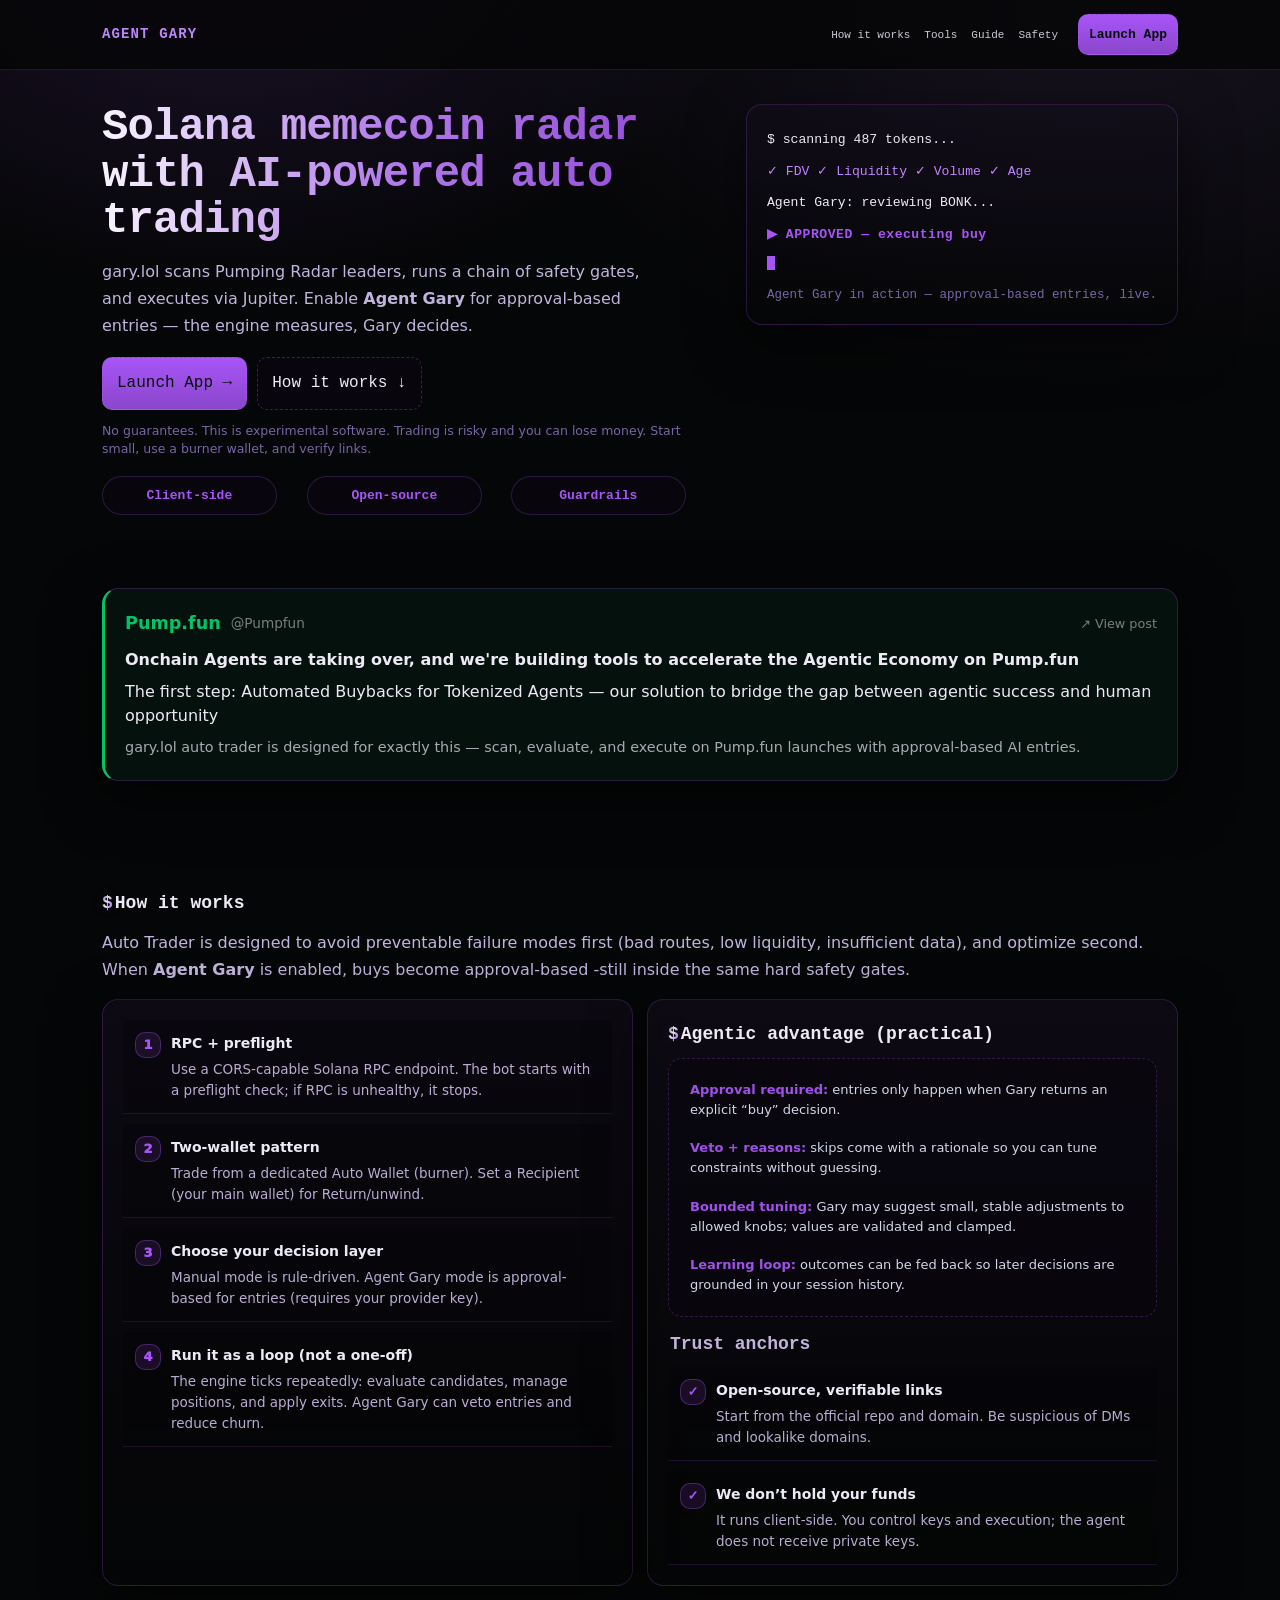
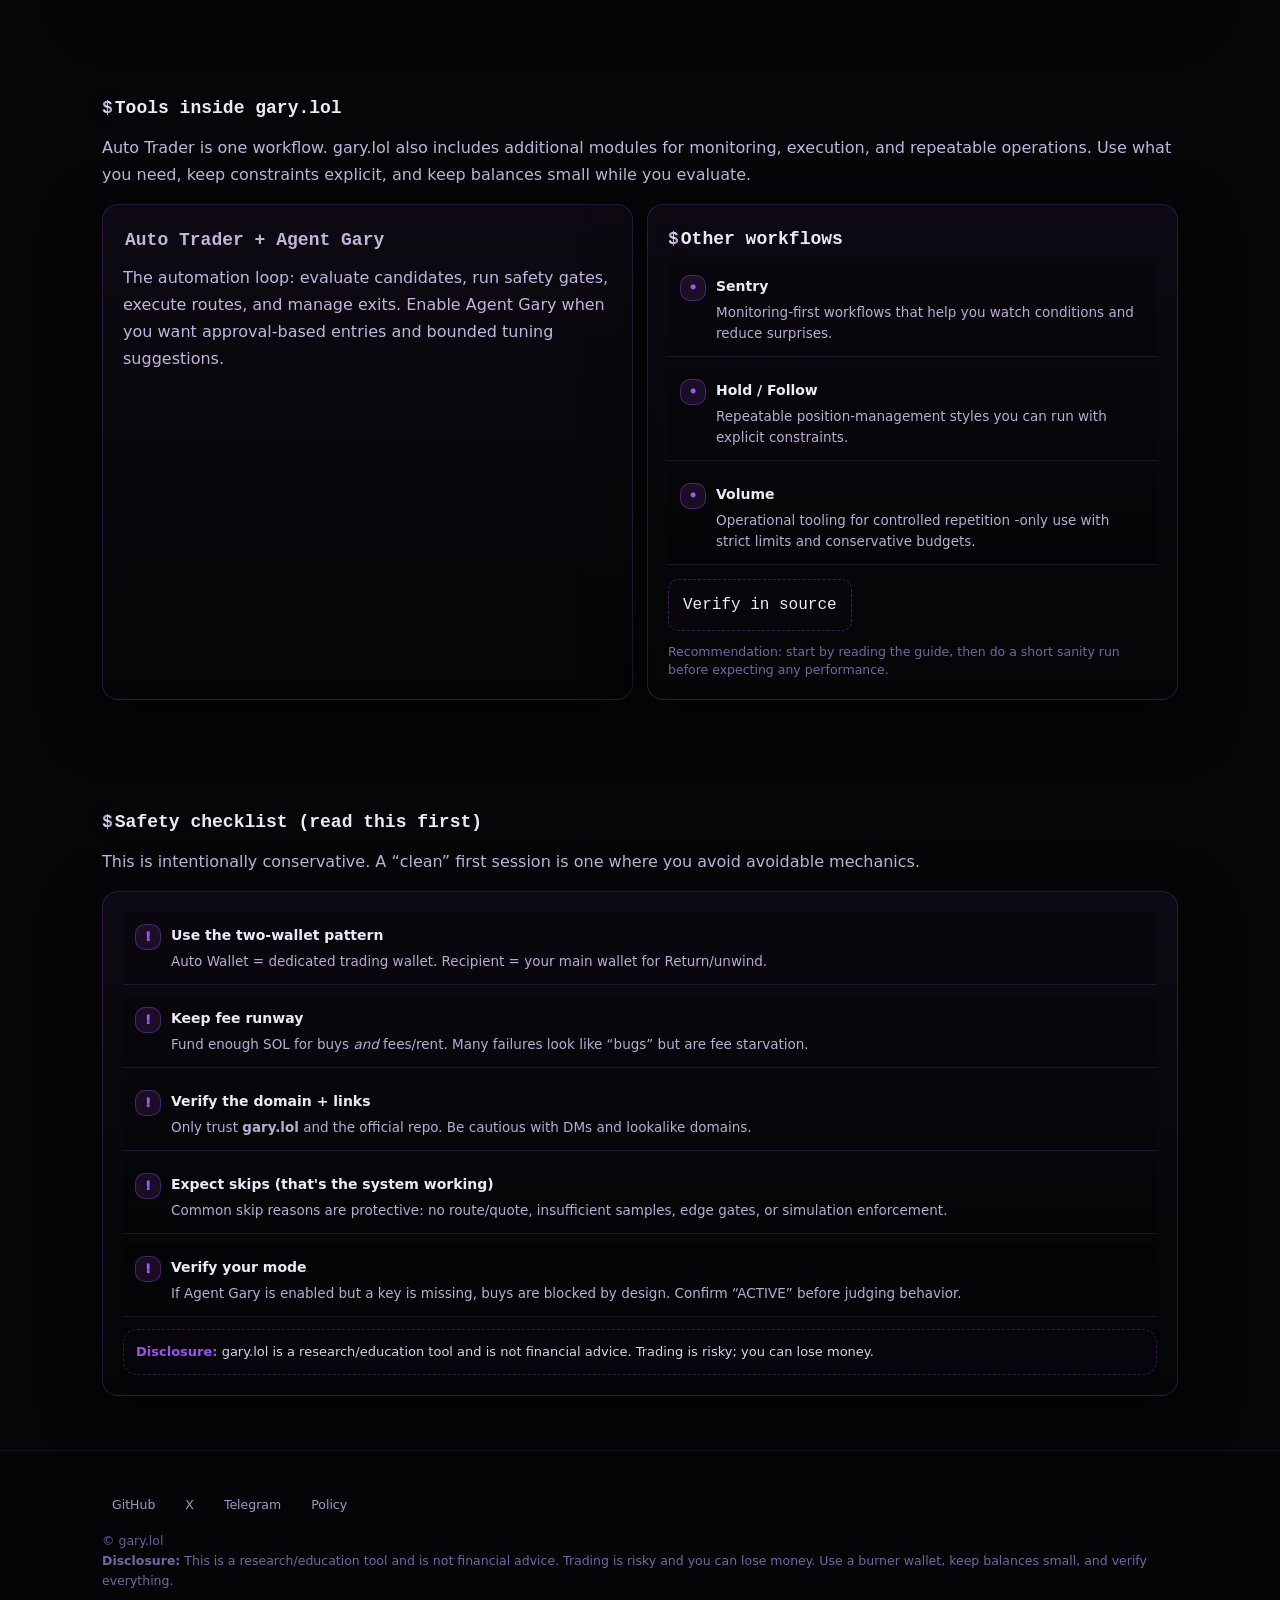
==== commit ebf389dd: "fix: switch Pump.fun callout accent from purple to green Co-Authored-By: Claude Sonnet 4.6 <noreply@" ====
--- a/onboard/index.html
+++ b/onboard/index.html
@@ -86,9 +86,9 @@
 
 			<section id="pumpfun-announcement">
 			<div class="wrap">
-				<div class="card card-pad" style="border-left: 3px solid #9945FF; background: rgba(153,69,255,0.06);">
+				<div class="card card-pad" style="border-left: 3px solid #00c46a; background: rgba(0,196,106,0.06);">
 					<div style="display:flex; align-items:center; gap:10px; margin-bottom:10px;">
-						<span style="font-size:1.1em; font-weight:700; color:#9945FF;">Pump.fun</span>
+						<span style="font-size:1.1em; font-weight:700; color:#00c46a;">Pump.fun</span>
 						<span style="opacity:.5; font-size:.85em;">@Pumpfun</span>
 						<a href="https://x.com/Pumpfun/status/2032472149512827303" target="_blank" rel="noreferrer" style="margin-left:auto; opacity:.5; font-size:.8em;">↗ View post</a>
 					</div>
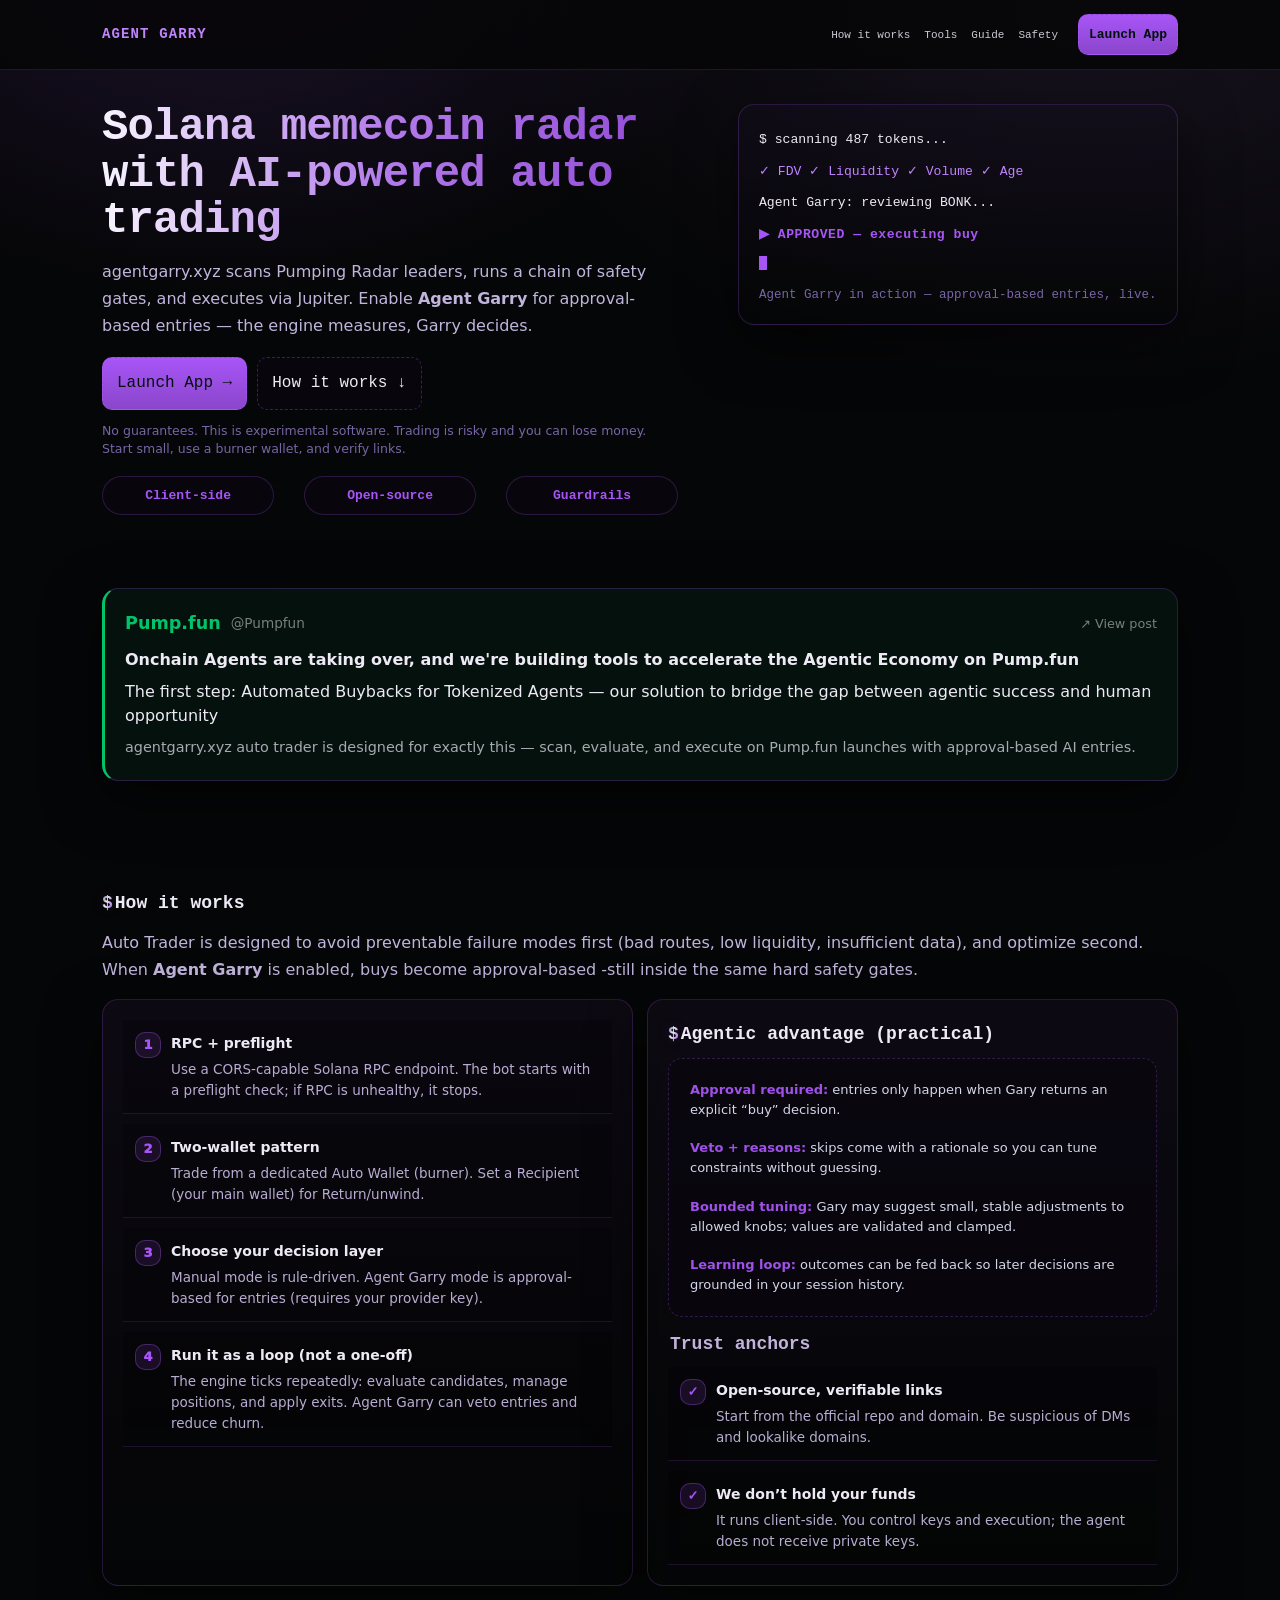
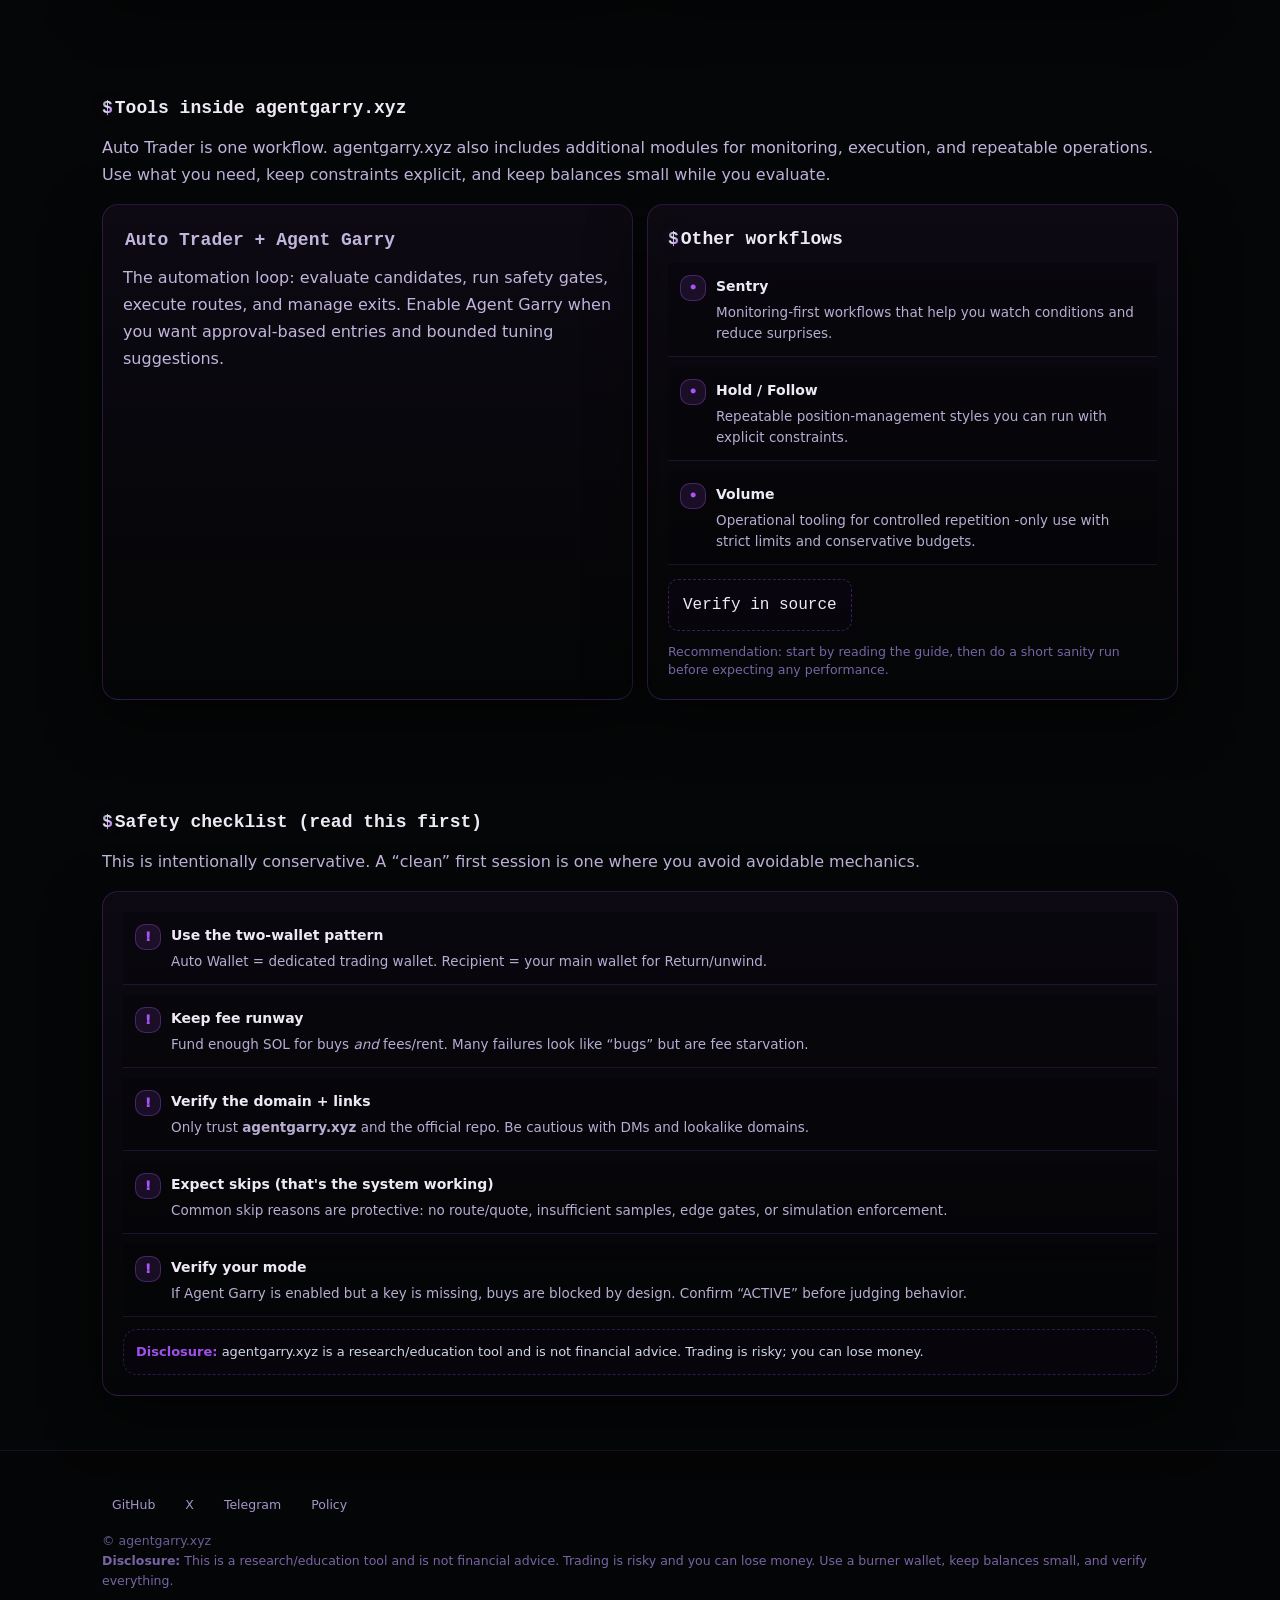
==== commit 1e1f23cc: "feat: rebrand Gary → Garry, gary.lol → agentgarry.xyz across all client-facing pages Co-Authored-By:" ====
--- a/onboard/index.html
+++ b/onboard/index.html
@@ -3,22 +3,22 @@
 	<head>
 		<meta charset="UTF-8" />
 		<meta name="viewport" content="width=device-width, initial-scale=1" />
-		<meta name="description" content="Learn-first onboarding for gary.lol Auto Trader + Agent Gary. Understand the safety gates, the two-wallet pattern, and get optional 1:1 setup coaching before you launch." />
+		<meta name="description" content="Learn-first onboarding for agentgarry.xyz Auto Trader + Agent Garry. Understand the safety gates, the two-wallet pattern, and get optional 1:1 setup coaching before you launch." />
 		<meta name="robots" content="index,follow" />
 		<link rel="icon" href="./assets/icons/icon.png" type="image/png" />
 		<link rel="alternate icon" href="./assets/icons/gary.lol.ico" />
 
-		<meta property="og:title" content="gary.lol - Agent Gary" />
-		<meta property="og:description" content="Learn-first onboarding for Auto Trader + Agent Gary: safety gates, two-wallet setup, approval-based decisions, and optional 1:1 setup coaching." />
+		<meta property="og:title" content="agentgarry.xyz - Agent Garry" />
+		<meta property="og:description" content="Learn-first onboarding for Auto Trader + Agent Garry: safety gates, two-wallet setup, approval-based decisions, and optional 1:1 setup coaching." />
 		<meta property="og:type" content="website" />
 		<meta property="og:image" content="./assets/meta/gary.lol.meta.png" />
-		<meta property="og:image:alt" content="gary.lol Agent Gary" />
+		<meta property="og:image:alt" content="agentgarry.xyz Agent Garry" />
 		<meta name="twitter:card" content="summary_large_image" />
-		<meta name="twitter:title" content="gary.lol - Agent Gary" />
-		<meta name="twitter:description" content="Learn-first onboarding for Auto Trader + Agent Gary: safety gates, two-wallet setup, approval-based decisions, and optional 1:1 setup coaching." />
+		<meta name="twitter:title" content="agentgarry.xyz - Agent Garry" />
+		<meta name="twitter:description" content="Learn-first onboarding for Auto Trader + Agent Garry: safety gates, two-wallet setup, approval-based decisions, and optional 1:1 setup coaching." />
 		<meta name="twitter:image" content="./assets/meta/gary.lol.meta.png" />
 		<meta name="theme-color" content="#050607" />
-		<title>gary.lol - Agent Gary</title>
+		<title>agentgarry.xyz - Agent Garry</title>
 		<script>
 			document.documentElement.classList.add('js');
 		</script>
@@ -29,7 +29,7 @@
 		<div class="topbar">
 			<div class="wrap">
 				<div class="topbar-inner">
-					<a class="topbar-logo" href="#top">Agent Gary</a>
+					<a class="topbar-logo" href="#top">Agent Garry</a>
 					<nav class="nav" aria-label="Primary">
 						<a href="#how">How it works</a>
 						<a href="#tools">Tools</a>
@@ -48,9 +48,9 @@
 						<div>
 							<h1>Solana memecoin radar with AI-powered auto trading</h1>
 							<p class="sub">
-							gary.lol scans Pumping Radar leaders, runs a chain of safety gates,
-							and executes via Jupiter. Enable <strong>Agent Gary</strong> for
-							approval-based entries — the engine measures, Gary decides.
+							agentgarry.xyz scans Pumping Radar leaders, runs a chain of safety gates,
+							and executes via Jupiter. Enable <strong>Agent Garry</strong> for
+							approval-based entries — the engine measures, Garry decides.
 							</p>
 
 							<div class="cta-row">
@@ -74,11 +74,11 @@
 							<div class="anim-stage" aria-hidden="true">
 								<div class="anim-line anim-step1">$ scanning 487 tokens...</div>
 								<div class="anim-line anim-step2">✓ FDV  ✓ Liquidity  ✓ Volume  ✓ Age</div>
-								<div class="anim-line anim-step3">Agent Gary: reviewing BONK...</div>
+								<div class="anim-line anim-step3">Agent Garry: reviewing BONK...</div>
 								<div class="anim-line anim-step4 anim-approved">▶ APPROVED — executing buy</div>
 								<div class="anim-cursor"></div>
 							</div>
-							<p class="help" style="margin:12px 0 0;">Agent Gary in action — approval-based entries, live.</p>
+							<p class="help" style="margin:12px 0 0;">Agent Garry in action — approval-based entries, live.</p>
 						</aside>
 					</div>
 				</div>
@@ -94,7 +94,7 @@
 					</div>
 					<p style="margin:0 0 8px; font-weight:600; line-height:1.5;">Onchain Agents are taking over, and we're building tools to accelerate the Agentic Economy on Pump.fun</p>
 					<p style="margin:0 0 8px; line-height:1.5;">The first step: Automated Buybacks for Tokenized Agents — our solution to bridge the gap between agentic success and human opportunity</p>
-					<p style="margin:0; opacity:.7; font-size:.9em;">gary.lol auto trader is designed for exactly this — scan, evaluate, and execute on Pump.fun launches with approval-based AI entries.</p>
+					<p style="margin:0; opacity:.7; font-size:.9em;">agentgarry.xyz auto trader is designed for exactly this — scan, evaluate, and execute on Pump.fun launches with approval-based AI entries.</p>
 				</div>
 			</div>
 		</section>
@@ -105,7 +105,7 @@
 					<p class="section-sub">
 						Auto Trader is designed to avoid preventable failure modes first (bad routes, low liquidity, insufficient data),
 						and optimize second.
-						When <b>Agent Gary</b> is enabled, buys become approval-based -still inside the same hard safety gates.
+						When <b>Agent Garry</b> is enabled, buys become approval-based -still inside the same hard safety gates.
 					</p>
 					<div class="two">
 						<div class="card card-pad">
@@ -128,14 +128,14 @@
 									<div class="badge">3</div>
 									<div>
 										<h3>Choose your decision layer</h3>
-										<p>Manual mode is rule-driven. Agent Gary mode is approval-based for entries (requires your provider key).</p>
+										<p>Manual mode is rule-driven. Agent Garry mode is approval-based for entries (requires your provider key).</p>
 									</div>
 								</li>
 								<li class="li">
 									<div class="badge">4</div>
 									<div>
 										<h3>Run it as a loop (not a one-off)</h3>
-										<p>The engine ticks repeatedly: evaluate candidates, manage positions, and apply exits. Agent Gary can veto entries and reduce churn.</p>
+										<p>The engine ticks repeatedly: evaluate candidates, manage positions, and apply exits. Agent Garry can veto entries and reduce churn.</p>
 									</div>
 								</li>
 							</ul>
@@ -176,18 +176,18 @@
 
 			<section id="tools">
 				<div class="wrap">
-					<h2 class="section-title">Tools inside gary.lol</h2>
+					<h2 class="section-title">Tools inside agentgarry.xyz</h2>
 					<p class="section-sub">
-						Auto Trader is one workflow. gary.lol also includes additional modules for monitoring, execution, and repeatable operations.
+						Auto Trader is one workflow. agentgarry.xyz also includes additional modules for monitoring, execution, and repeatable operations.
 						Use what you need, keep constraints explicit, and keep balances small while you evaluate.
 					</p>
 
 					<div class="two">
 						<div class="card card-pad">
-							<h3 class="section-title section-sub" style="margin-bottom:8px;">Auto Trader + Agent Gary</h3>
+							<h3 class="section-title section-sub" style="margin-bottom:8px;">Auto Trader + Agent Garry</h3>
 							<p class="section-sub" style="margin-bottom:0;">
 								The automation loop: evaluate candidates, run safety gates, execute routes, and manage exits.
-								Enable Agent Gary when you want approval-based entries and bounded tuning suggestions.
+								Enable Agent Garry when you want approval-based entries and bounded tuning suggestions.
 							</p>
 						</div>
 
@@ -254,7 +254,7 @@
 								<div class="badge">!</div>
 								<div>
 									<h3>Verify the domain + links</h3>
-									<p>Only trust <strong>gary.lol</strong> and the official repo. Be cautious with DMs and lookalike domains.</p>
+									<p>Only trust <strong>agentgarry.xyz</strong> and the official repo. Be cautious with DMs and lookalike domains.</p>
 								</div>
 							</li>
 							<li class="li">
@@ -268,7 +268,7 @@
 								<div class="badge">!</div>
 								<div>
 									<h3>Verify your mode</h3>
-									<p>If Agent Gary is enabled but a key is missing, buys are blocked by design. Confirm “ACTIVE” before judging behavior.</p>
+									<p>If Agent Garry is enabled but a key is missing, buys are blocked by design. Confirm “ACTIVE” before judging behavior.</p>
 								</div>
 							</li>
 						</ul>
@@ -276,7 +276,7 @@
 						<div style="height:12px;"></div>
 
 						<div class="notice">
-							<b>Disclosure:</b> gary.lol is a research/education tool and is not financial advice. Trading is risky; you can lose money.
+							<b>Disclosure:</b> agentgarry.xyz is a research/education tool and is not financial advice. Trading is risky; you can lose money.
 						</div>
 					</div>
 				</div>
@@ -295,7 +295,7 @@
 						<a href="https://t.me/fdvlolgroup" target="_blank" rel="noreferrer">Telegram</a>
 							<a href="./policy.html">Policy</a>
 					</div>
-					<div style="margin-top:10px; opacity:.9;">© gary.lol</div>
+					<div style="margin-top:10px; opacity:.9;">© agentgarry.xyz</div>
 			<div>
 						<strong>Disclosure:</strong> This is a research/education tool and is not financial advice.
 						Trading is risky and you can lose money. Use a burner wallet, keep balances small, and verify everything.
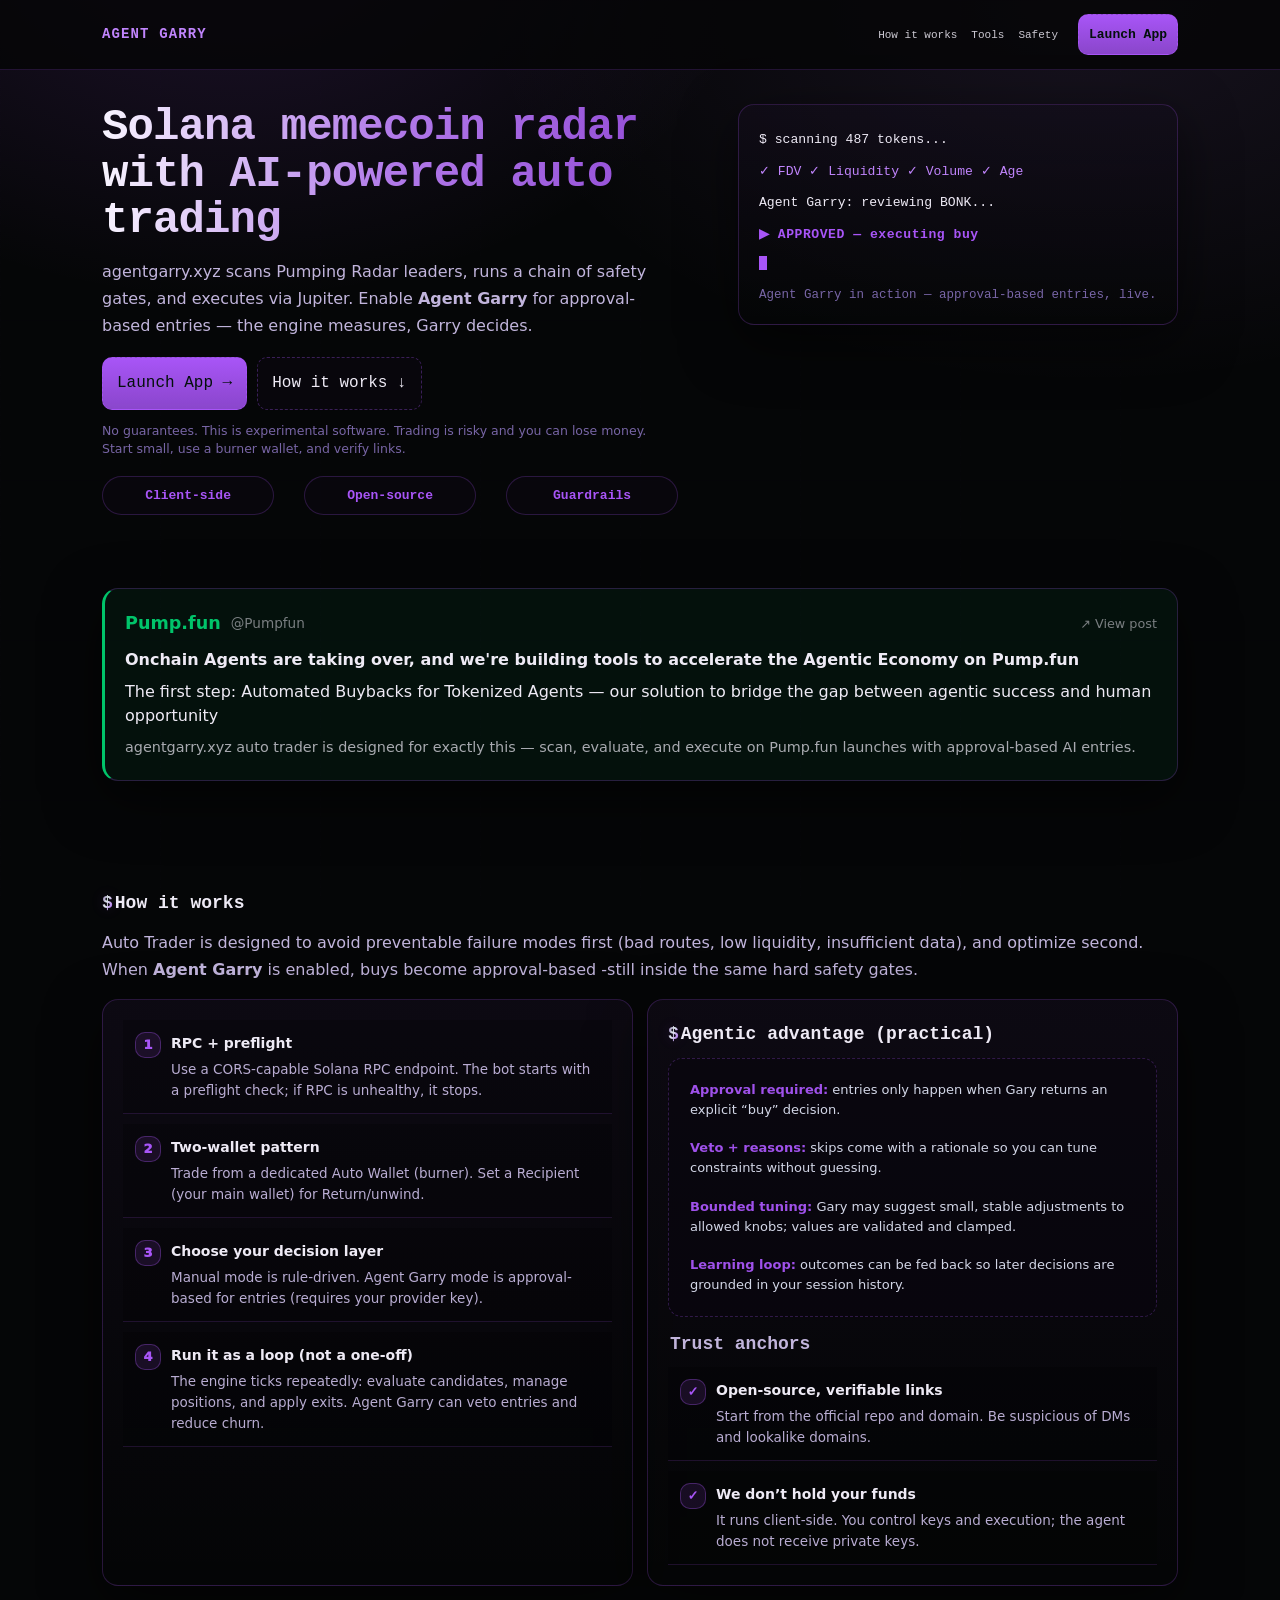
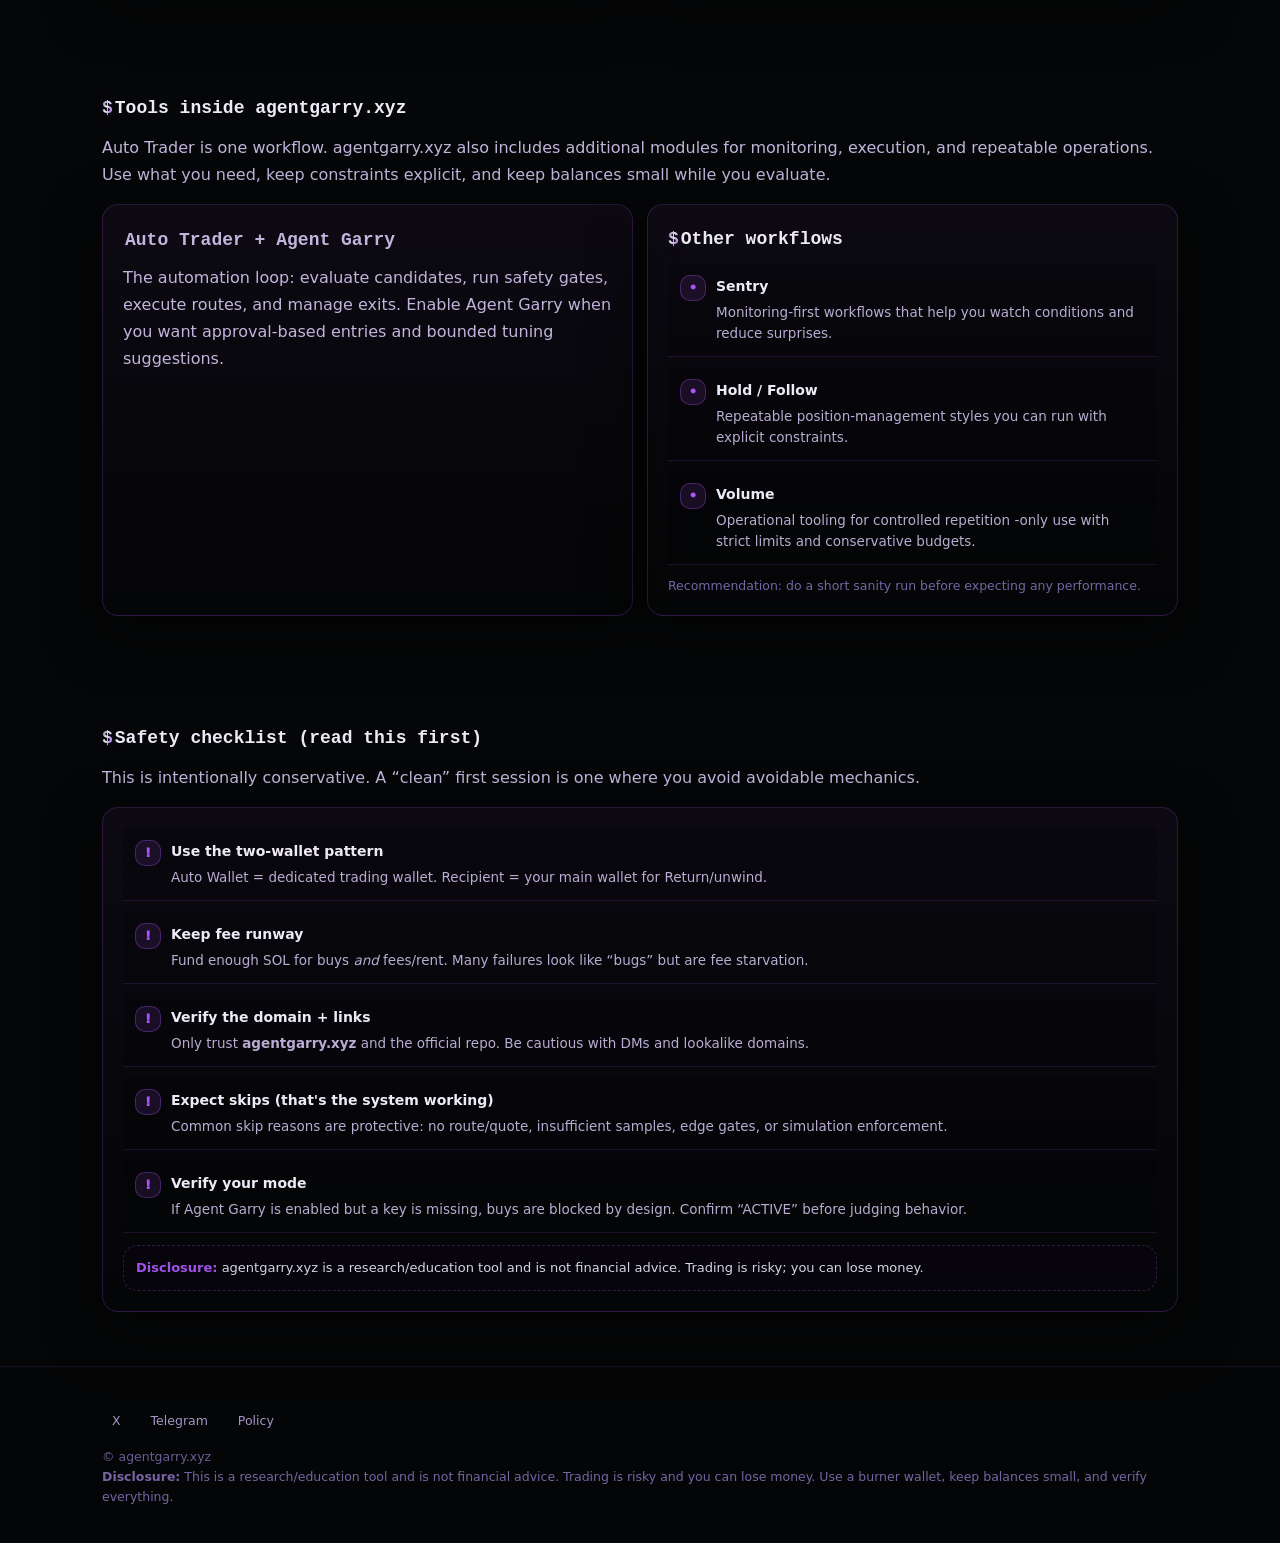
==== commit d5db49bc: "fix: remove Guide nav link and all GitHub links from onboarding pages Co-Authored-By: Claude Sonnet " ====
--- a/onboard/index.html
+++ b/onboard/index.html
@@ -5,8 +5,7 @@
 		<meta name="viewport" content="width=device-width, initial-scale=1" />
 		<meta name="description" content="Learn-first onboarding for agentgarry.xyz Auto Trader + Agent Garry. Understand the safety gates, the two-wallet pattern, and get optional 1:1 setup coaching before you launch." />
 		<meta name="robots" content="index,follow" />
-		<link rel="icon" href="./assets/icons/icon.png" type="image/png" />
-		<link rel="alternate icon" href="./assets/icons/gary.lol.ico" />
+		<link rel="icon" href="./assets/icons/favicon.svg" type="image/svg+xml" />
 
 		<meta property="og:title" content="agentgarry.xyz - Agent Garry" />
 		<meta property="og:description" content="Learn-first onboarding for Auto Trader + Agent Garry: safety gates, two-wallet setup, approval-based decisions, and optional 1:1 setup coaching." />
@@ -33,7 +32,6 @@
 					<nav class="nav" aria-label="Primary">
 						<a href="#how">How it works</a>
 						<a href="#tools">Tools</a>
-						<a href="https://github.com/builders-toronto/fdv.lol/blob/main/src/vista/widgets/auto/docs/guide.md" target="_blank" rel="noreferrer">Guide</a>
 						<a href="#safety">Safety</a>
 						<a class="btn small primary" href="/app" style="margin-left:8px;">Launch App</a>
 					</nav>
@@ -216,11 +214,8 @@
 									</div>
 								</li>
 							</ul>
-							<div class="cta-row" style="margin-top:14px;">
-								<a class="btn ghost" href="https://github.com/builders-toronto/fdv.lol" target="_blank" rel="noreferrer">Verify in source</a>
-							</div>
 							<p class="help" style="margin:12px 0 0 0;">
-								Recommendation: start by reading the guide, then do a short sanity run before expecting any performance.
+								Recommendation: do a short sanity run before expecting any performance.
 							</p>
 						</div>
 					</div>
@@ -290,7 +285,6 @@
 				<div class="wrap">
 
 					<div class="footer-links">
-						<a href="https://github.com/builders-toronto/fdv.lol" target="_blank" rel="noreferrer">GitHub</a>
 						<a href="https://x.com/fdvlol" target="_blank" rel="noreferrer">X</a>
 						<a href="https://t.me/fdvlolgroup" target="_blank" rel="noreferrer">Telegram</a>
 							<a href="./policy.html">Policy</a>
